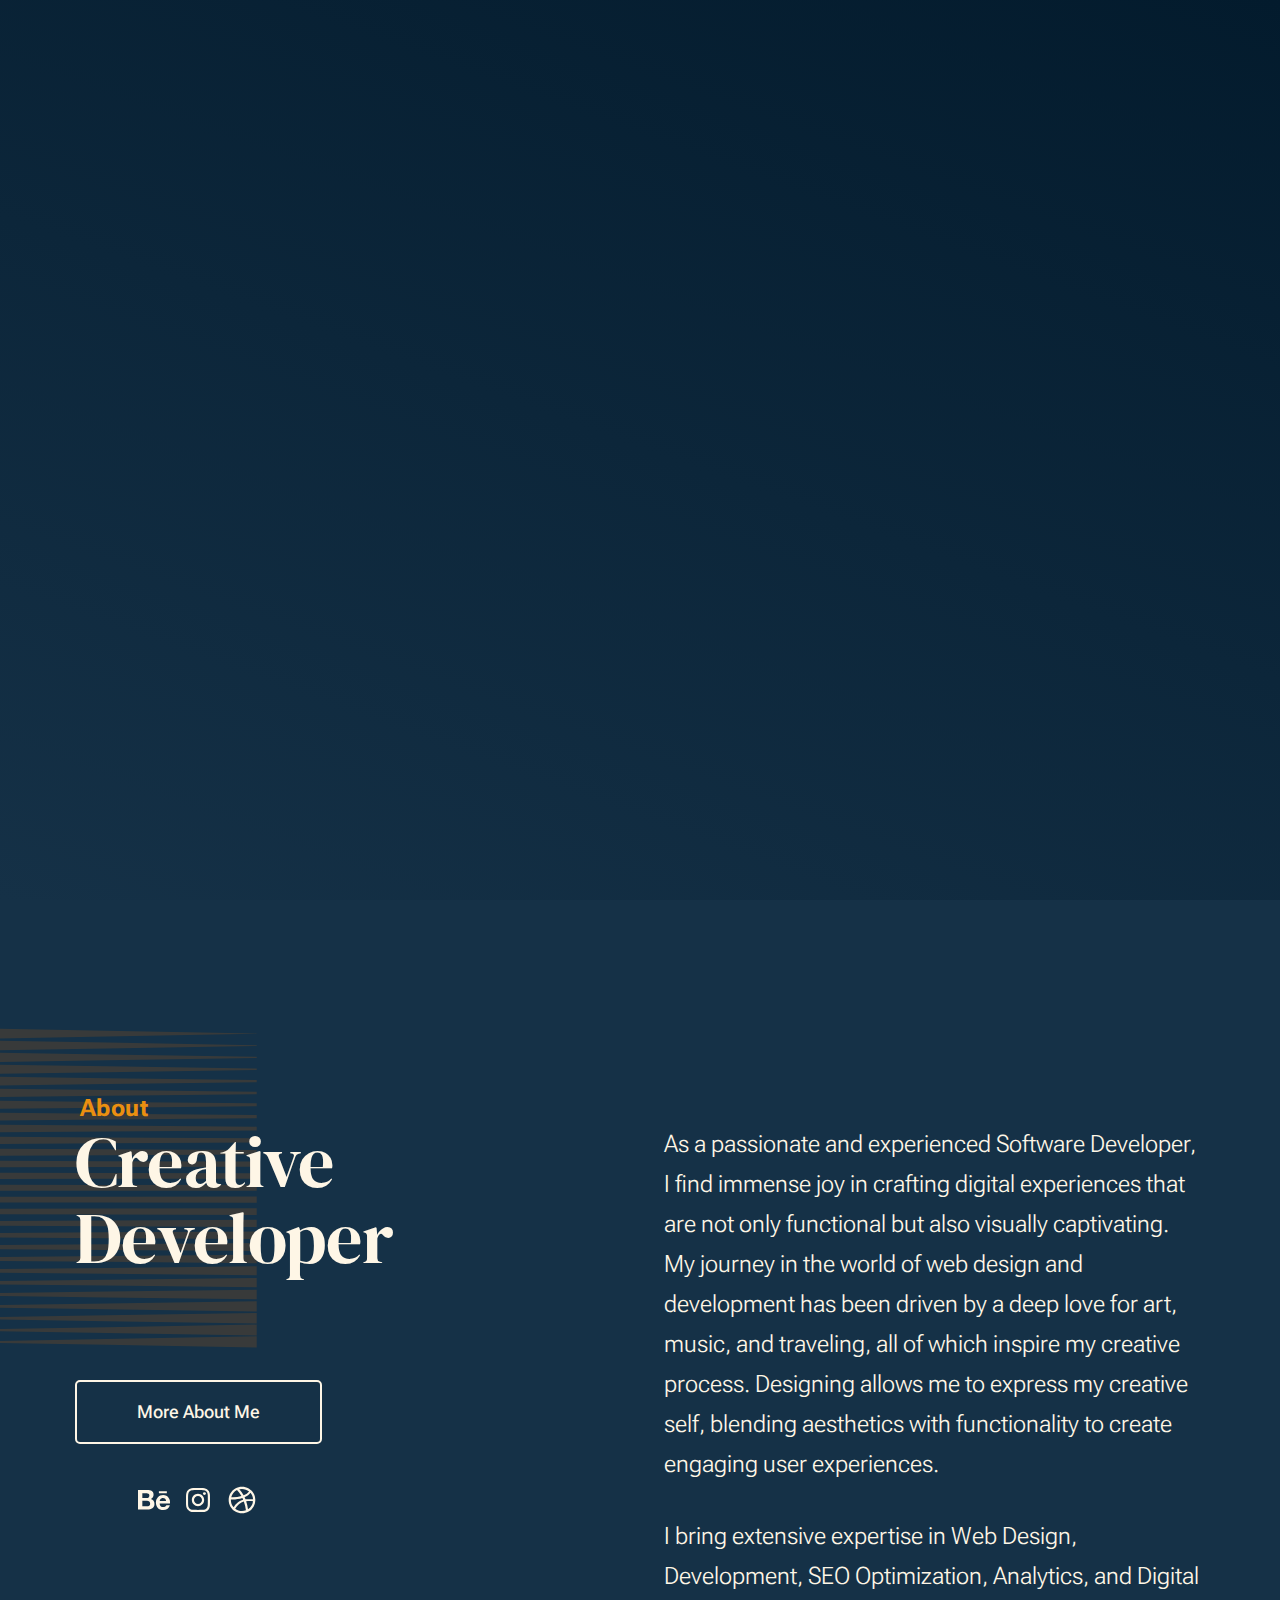
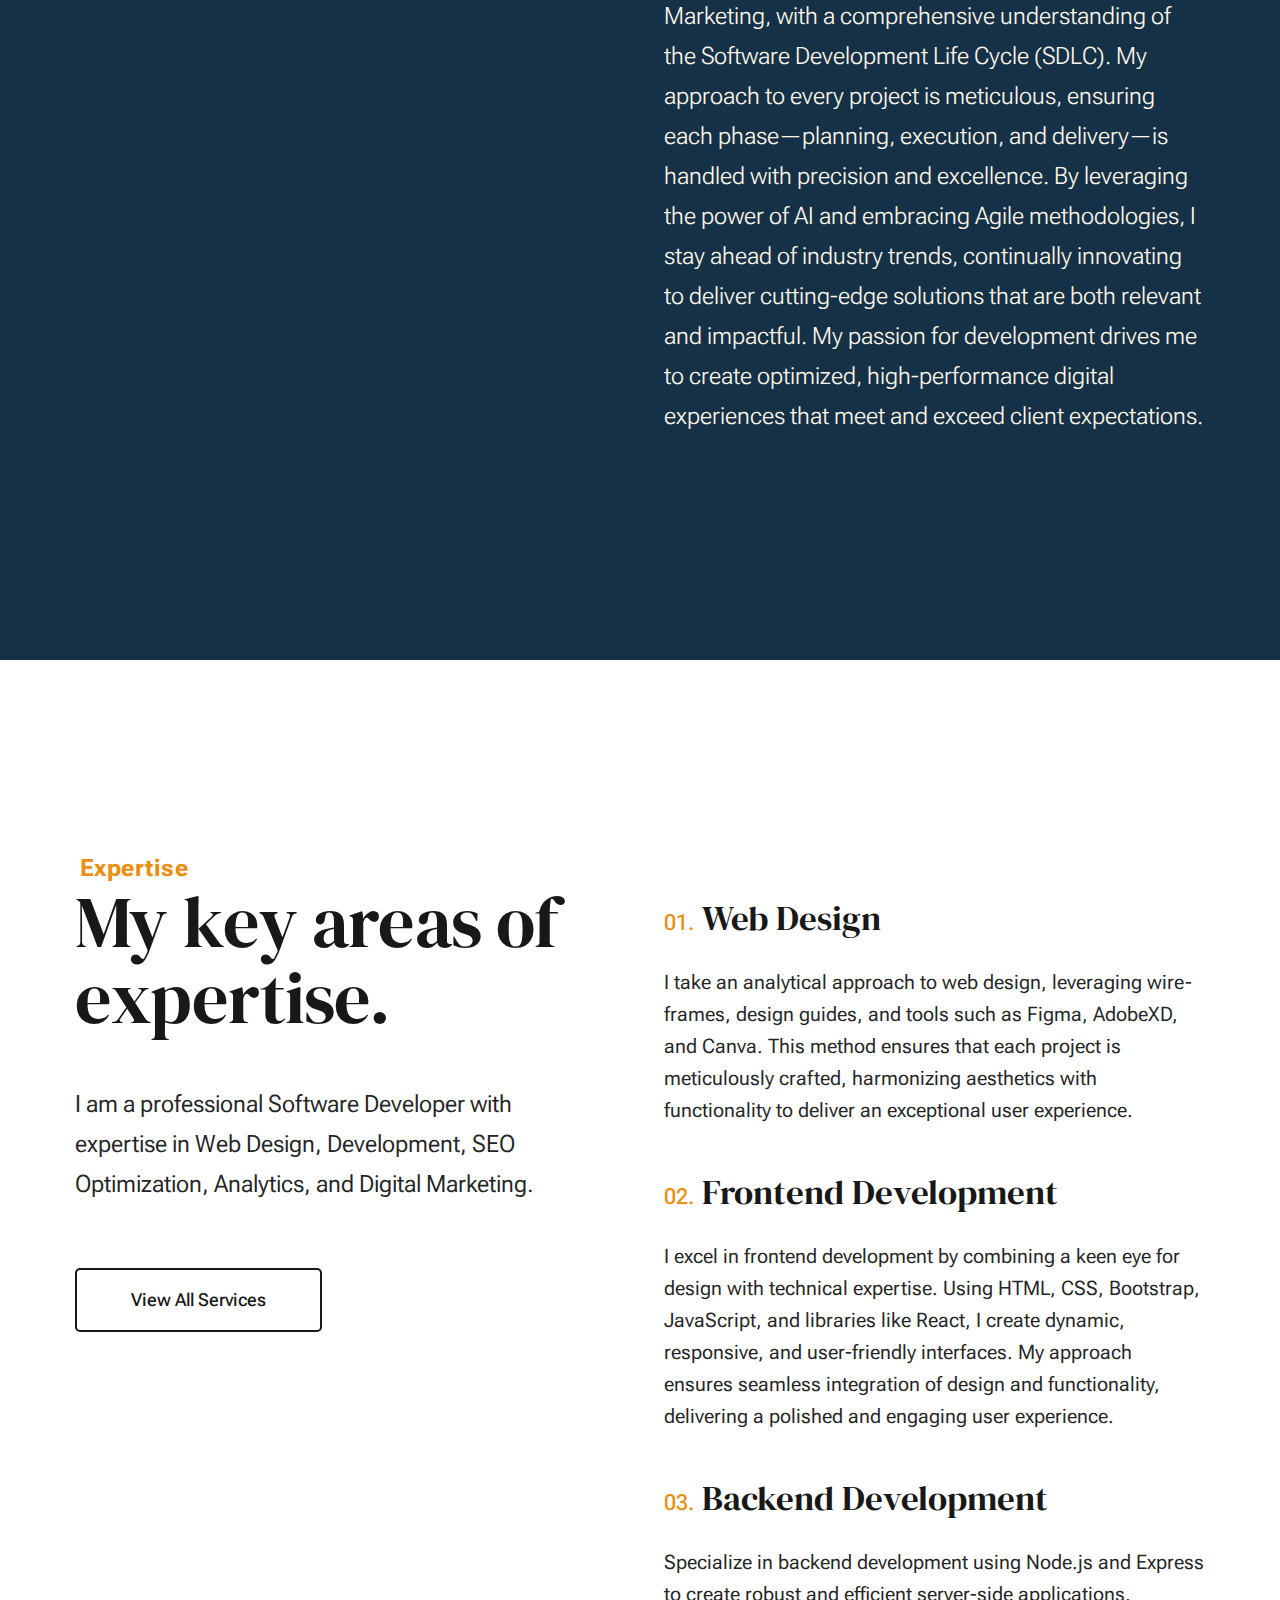
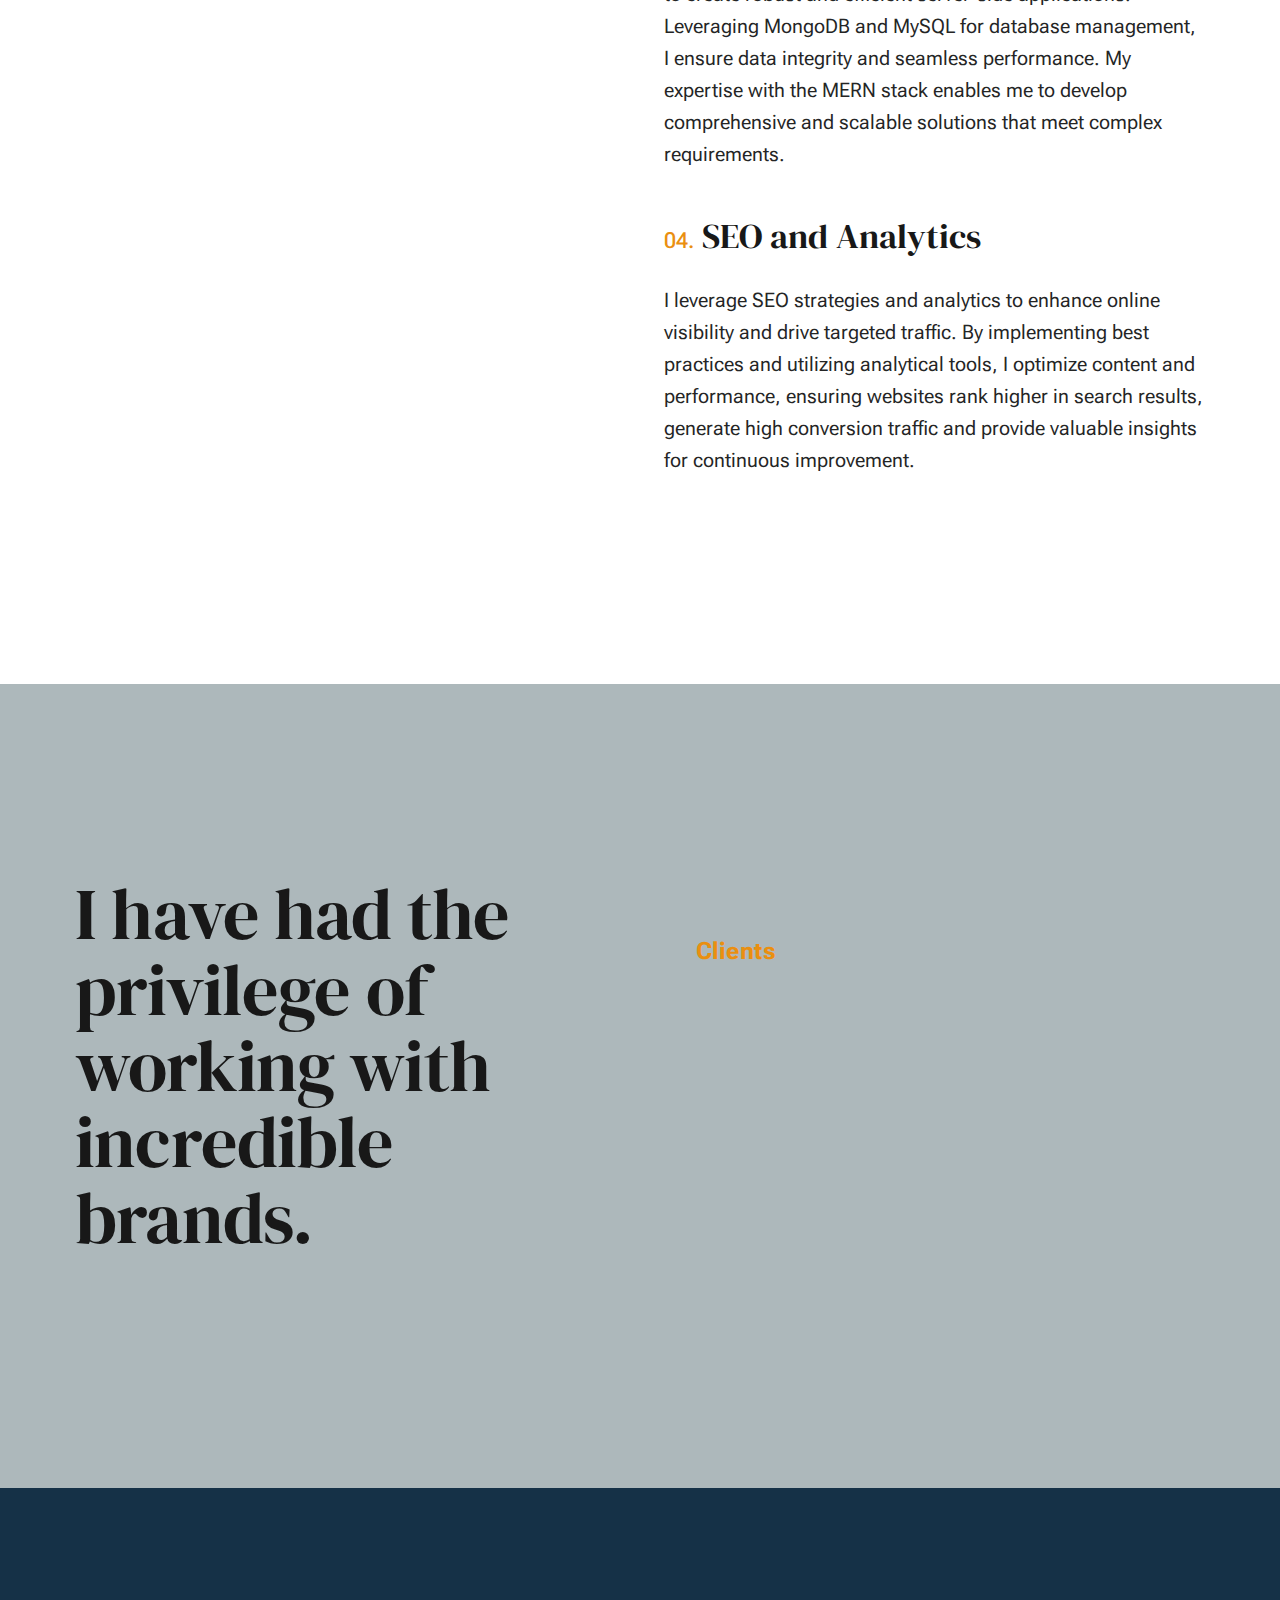
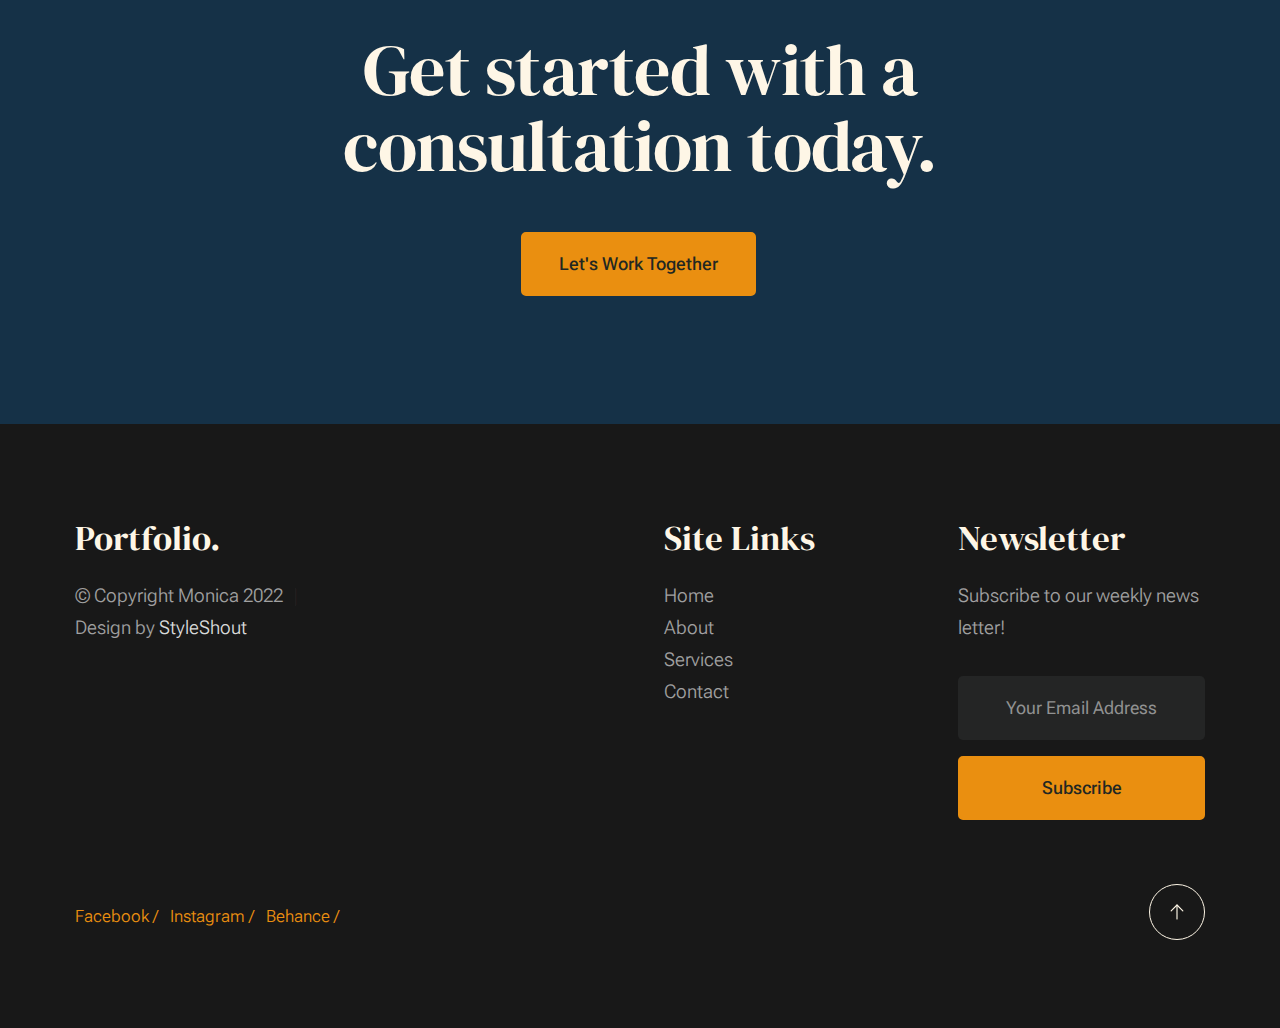
==== index.html @ e4a8f30f "New Portfolio Version 1.0.1" ====
<!DOCTYPE html>
<html lang="en" class="no-js">
  <head>
    <!--- basic page needs
    ================================================== -->
    <meta charset="utf-8" />
    <meta name="viewport" content="width=device-width, initial-scale=1" />
    <title>Ali Shah Portfolio</title>
    <script>
      document.documentElement.classList.remove("no-js");
      document.documentElement.classList.add("js");
    </script>

    <!-- CSS
    ================================================== -->
    <link rel="stylesheet" href="css/vendor.css" />
    <link rel="stylesheet" href="css/styles.css" />

    <!-- favicons
    ================================================== -->
    <!-- <link rel="apple-touch-icon" sizes="180x180" href="apple-touch-icon.png">
    <link rel="icon" type="image/png" sizes="32x32" href="favicon-32x32.png">
    <link rel="icon" type="image/png" sizes="16x16" href="favicon-16x16.png">
    <link rel="manifest" href="site.webmanifest"> -->
  </head>

  <body id="top">
    <!-- preloader
    ==================================================  -->
    <div id="preloader">
      <div id="loader" class="dots-fade">
        <div></div>
        <div></div>
        <div></div>
        <div></div>
      </div>
    </div>

    <!-- page wrap
    ================================================== -->
    <div id="page" class="s-pagewrap ss-home">
      <!-- # site header 
        ================================================== -->
      <header class="s-header">
        <div class="row s-header__inner width-sixteen-col">
          <div class="s-header__block">
            <div class="s-header__logo">
              <a class="logo" href="index.html">Portfolio.</a>
            </div>

            <a class="s-header__menu-toggle" href="#0"><span>Menu</span></a>
          </div>
          <!-- end s-header__block -->

          <nav class="s-header__nav">
            <ul class="s-header__menu-links">
              <li><a href="#about">About</a></li>
              <li><a href="services.html">Services</a></li>
              <li><a href="contact.html">Contact</a></li>
            </ul>
            <!-- s-header__menu-links -->

            <div class="s-header__contact">
              <a
                href="contact.html"
                class="btn btn--primary s-header__contact-btn"
                >Let's Work Together</a
              >
            </div>
            <!-- s-header__contact -->
          </nav>
          <!-- end s-header__nav -->
        </div>
        <!-- end s-header__inner -->
      </header>
      <!-- end s-header -->

      <!-- # site main content
        ================================================== -->
      <section id="content" class="s-content">
        <!-- intro
            ----------------------------------------------- -->
        <section id="intro" class="s-intro">
          <div class="row s-intro__content width-sixteen-col">
            <div class="column lg-12 s-intro__content-inner grid-block">
              <div class="s-intro__content-text">
                <div class="s-intro__content-pretitle text-pretitle">
                  Hello, I'm Ali
                </div>
                <h1 class="s-intro__content-title">
                  I Create Web-Apps that Deliver Results.
                </h1>
              </div>
              <!-- s-intro__content-text -->

              <div class="s-intro__content-media">
                <div class="s-intro__content-media-inner">
                  <img
                    src="/images/profile.jpeg"
                    alt="Ali A Shah"
                    loading="lazy"
                  />
                  <div class="lines">
                    <span></span>
                  </div>
                </div>
              </div>
              <!-- s-intro__content-media -->
              <div class="s-intro__scroll-down">
                <a href="#about" class="smoothscroll">
                  <div class="scroll-icon">
                    <svg
                      xmlns="http://www.w3.org/2000/svg"
                      viewBox="0 0 24 24"
                      width="36"
                      height="36"
                      fill="none"
                      stroke="#97b34a"
                      stroke-width="1"
                      stroke-linecap="round"
                      stroke-linejoin="round"
                    >
                      <polyline points="7 13 12 18 17 13"></polyline>
                      <line x1="12" y1="18" x2="12" y2="6"></line>
                    </svg>
                  </div>
                  <span>Scroll for more</span>
                </a>
              </div>
              <!-- s-intro__scroll-down -->
            </div>
            <!-- s-intro__content-inner -->
          </div>
          <!-- s-intro__content -->
        </section>
        <!-- end s-intro -->

        <!-- about
            ----------------------------------------------- -->
        <section id="about" class="s-about target-section">
          <div class="row s-about__content width-sixteen-col">
            <div class="column grid-block grid-section-split">
              <img
                src="images/geometric_shape.svg"
                alt="Ali A Shah"
                class="s-about__content-imgbg"
                loading="lazy"
              />
              <div class="section-header grid-section-split__header">
                <div id="about" class="text-pretitle">About</div>
                <h2 class="text-display-title">Creative Developer</h2>
              </div>
              <!-- end section-header -->
              <div class="s-about__content-main grid-section-split__primary">
                <p class="attention-getter">
                  As a passionate and experienced Software Developer, I find
                  immense joy in crafting digital experiences that are not only
                  functional but also visually captivating. My journey in the
                  world of web design and development has been driven by a deep
                  love for art, music, and traveling, all of which inspire my
                  creative process. Designing allows me to express my creative
                  self, blending aesthetics with functionality to create
                  engaging user experiences.
                </p>

                <p class="attention-getter">
                  I bring extensive expertise in Web Design, Development, SEO
                  Optimization, Analytics, and Digital Marketing, with a
                  comprehensive understanding of the Software Development Life
                  Cycle (SDLC). My approach to every project is meticulous,
                  ensuring each phase—planning, execution, and delivery—is
                  handled with precision and excellence. By leveraging the power
                  of AI and embracing Agile methodologies, I stay ahead of
                  industry trends, continually innovating to deliver
                  cutting-edge solutions that are both relevant and impactful.
                  My passion for development drives me to create optimized,
                  high-performance digital experiences that meet and exceed
                  client expectations.
                </p>
              </div>
              <!-- end s-about__content-main -->
              <div class="s-about__content-btn grid-section-split__bottom">
                <a href="services.html" class="btn btn--stroke u-fullwidth"
                  >More About Me</a
                >

                <ul class="s-about__social social-list">
                  <li>
                    <a href="#0">
                      <svg
                        xmlns="http://www.w3.org/2000/svg"
                        width="16"
                        height="16"
                        fill="currentColor"
                        class="bi bi-behance"
                        viewBox="0 0 16 16"
                      >
                        <path
                          d="M4.654 3c.461 0 .887.035 1.278.14.39.07.711.216.996.391s.497.426.641.747c.14.32.216.711.216 1.137 0 .496-.106.922-.356 1.242-.215.32-.566.606-.997.817.606.176 1.067.496 1.348.922s.461.957.461 1.563c0 .496-.105.922-.285 1.278a2.3 2.3 0 0 1-.782.887c-.32.215-.711.39-1.137.496a5.3 5.3 0 0 1-1.278.176L0 12.803V3zm-.285 3.978c.39 0 .71-.105.957-.285.246-.18.355-.497.355-.887 0-.216-.035-.426-.105-.567a1 1 0 0 0-.32-.355 1.8 1.8 0 0 0-.461-.176c-.176-.035-.356-.035-.567-.035H2.17v2.31c0-.005 2.2-.005 2.2-.005zm.105 4.193c.215 0 .426-.035.606-.07.176-.035.356-.106.496-.216s.25-.215.356-.39c.07-.176.14-.391.14-.641 0-.496-.14-.852-.426-1.102-.285-.215-.676-.32-1.137-.32H2.17v2.734h2.305zm6.858-.035q.428.427 1.278.426c.39 0 .746-.106 1.032-.286q.426-.32.53-.64h1.74c-.286.851-.712 1.457-1.278 1.848-.566.355-1.243.566-2.06.566a4.1 4.1 0 0 1-1.527-.285 2.8 2.8 0 0 1-1.137-.782 2.85 2.85 0 0 1-.712-1.172c-.175-.461-.25-.957-.25-1.528 0-.531.07-1.032.25-1.493.18-.46.426-.852.747-1.207.32-.32.711-.606 1.137-.782a4 4 0 0 1 1.493-.285c.606 0 1.137.105 1.598.355.46.25.817.532 1.102.958.285.39.496.851.641 1.348.07.496.105.996.07 1.563h-5.15c0 .58.21 1.11.496 1.396m2.24-3.732c-.25-.25-.642-.391-1.103-.391-.32 0-.566.07-.781.176s-.356.25-.496.39a.96.96 0 0 0-.25.497c-.036.175-.07.32-.07.46h3.196c-.07-.526-.25-.882-.497-1.132zm-3.127-3.728h3.978v.957h-3.978z"
                        />
                      </svg>
                      <span class="u-screen-reader-text">Twitter</span>
                    </a>
                  </li>
                  <li>
                    <a href="#0">
                      <svg
                        xmlns="http://www.w3.org/2000/svg"
                        width="24"
                        height="24"
                        viewBox="0 0 24 24"
                        style="
                          fill: rgba(0, 0, 0, 1);
                          transform: ;
                          -ms-filter: ;
                        "
                      >
                        <path
                          d="M11.999,7.377c-2.554,0-4.623,2.07-4.623,4.623c0,2.554,2.069,4.624,4.623,4.624c2.552,0,4.623-2.07,4.623-4.624 C16.622,9.447,14.551,7.377,11.999,7.377L11.999,7.377z M11.999,15.004c-1.659,0-3.004-1.345-3.004-3.003 c0-1.659,1.345-3.003,3.004-3.003s3.002,1.344,3.002,3.003C15.001,13.659,13.658,15.004,11.999,15.004L11.999,15.004z"
                        ></path>
                        <circle cx="16.806" cy="7.207" r="1.078"></circle>
                        <path
                          d="M20.533,6.111c-0.469-1.209-1.424-2.165-2.633-2.632c-0.699-0.263-1.438-0.404-2.186-0.42 c-0.963-0.042-1.268-0.054-3.71-0.054s-2.755,0-3.71,0.054C7.548,3.074,6.809,3.215,6.11,3.479C4.9,3.946,3.945,4.902,3.477,6.111 c-0.263,0.7-0.404,1.438-0.419,2.186c-0.043,0.962-0.056,1.267-0.056,3.71c0,2.442,0,2.753,0.056,3.71 c0.015,0.748,0.156,1.486,0.419,2.187c0.469,1.208,1.424,2.164,2.634,2.632c0.696,0.272,1.435,0.426,2.185,0.45 c0.963,0.042,1.268,0.055,3.71,0.055s2.755,0,3.71-0.055c0.747-0.015,1.486-0.157,2.186-0.419c1.209-0.469,2.164-1.424,2.633-2.633 c0.263-0.7,0.404-1.438,0.419-2.186c0.043-0.962,0.056-1.267,0.056-3.71s0-2.753-0.056-3.71C20.941,7.57,20.801,6.819,20.533,6.111z M19.315,15.643c-0.007,0.576-0.111,1.147-0.311,1.688c-0.305,0.787-0.926,1.409-1.712,1.711c-0.535,0.199-1.099,0.303-1.67,0.311 c-0.95,0.044-1.218,0.055-3.654,0.055c-2.438,0-2.687,0-3.655-0.055c-0.569-0.007-1.135-0.112-1.669-0.311 c-0.789-0.301-1.414-0.923-1.719-1.711c-0.196-0.534-0.302-1.099-0.311-1.669c-0.043-0.95-0.053-1.218-0.053-3.654 c0-2.437,0-2.686,0.053-3.655c0.007-0.576,0.111-1.146,0.311-1.687c0.305-0.789,0.93-1.41,1.719-1.712 c0.534-0.198,1.1-0.303,1.669-0.311c0.951-0.043,1.218-0.055,3.655-0.055c2.437,0,2.687,0,3.654,0.055 c0.571,0.007,1.135,0.112,1.67,0.311c0.786,0.303,1.407,0.925,1.712,1.712c0.196,0.534,0.302,1.099,0.311,1.669 c0.043,0.951,0.054,1.218,0.054,3.655c0,2.436,0,2.698-0.043,3.654H19.315z"
                        ></path>
                      </svg>
                      <span class="u-screen-reader-text">Instagram</span>
                    </a>
                  </li>
                  <li>
                    <a href="#0">
                      <svg
                        xmlns="http://www.w3.org/2000/svg"
                        width="24"
                        height="24"
                        viewBox="0 0 24 24"
                        style="fill: rgba(0, 0, 0, 1); transform: ; msfilter: "
                      >
                        <path
                          d="M20.66 6.98a9.932 9.932 0 0 0-3.641-3.64C15.486 2.447 13.813 2 12 2s-3.486.447-5.02 1.34c-1.533.893-2.747 2.107-3.64 3.64S2 10.187 2 12s.446 3.487 1.34 5.02a9.924 9.924 0 0 0 3.641 3.64C8.514 21.553 10.187 22 12 22s3.486-.447 5.02-1.34a9.932 9.932 0 0 0 3.641-3.64C21.554 15.487 22 13.813 22 12s-.446-3.487-1.34-5.02zM12 3.66c2 0 3.772.64 5.32 1.919-.92 1.174-2.286 2.14-4.1 2.9-1.002-1.813-2.088-3.327-3.261-4.54A7.715 7.715 0 0 1 12 3.66zM5.51 6.8a8.116 8.116 0 0 1 2.711-2.22c1.212 1.201 2.325 2.7 3.34 4.5-2 .6-4.114.9-6.341.9-.573 0-1.006-.013-1.3-.04A8.549 8.549 0 0 1 5.51 6.8zM3.66 12c0-.054.003-.12.01-.2.007-.08.01-.146.01-.2.254.014.641.02 1.161.02 2.666 0 5.146-.367 7.439-1.1.187.373.381.793.58 1.26-1.32.293-2.674 1.006-4.061 2.14S6.4 16.247 5.76 17.5c-1.4-1.587-2.1-3.42-2.1-5.5zM12 20.34c-1.894 0-3.594-.587-5.101-1.759.601-1.187 1.524-2.322 2.771-3.401 1.246-1.08 2.483-1.753 3.71-2.02a29.441 29.441 0 0 1 1.56 6.62 8.166 8.166 0 0 1-2.94.56zm7.08-3.96a8.351 8.351 0 0 1-2.58 2.621c-.24-2.08-.7-4.107-1.379-6.081.932-.066 1.765-.1 2.5-.1.799 0 1.686.034 2.659.1a8.098 8.098 0 0 1-1.2 3.46zm-1.24-5c-1.16 0-2.233.047-3.22.14a27.053 27.053 0 0 0-.68-1.62c2.066-.906 3.532-2.006 4.399-3.3 1.2 1.414 1.854 3.027 1.96 4.84-.812-.04-1.632-.06-2.459-.06z"
                        ></path>
                      </svg>
                      <span class="u-screen-reader-text">Dribbble</span>
                    </a>
                  </li>
                </ul>
                <!-- end s-footer__social -->
              </div>
              <!-- end s-about__content-btn -->
            </div>
            <!-- content-inner -->
          </div>
        </section>
        <!-- end s-about -->
        <!-- expertise
            ----------------------------------------------- -->
        <section id="expertise" class="s-expertise">
          <div class="row s-expertise__content width-sixteen-col">
            <div class="column xl-12 grid-block grid-section-split">
              <div class="section-header grid-section-split__header">
                <div class="text-pretitle">Expertise</div>
                <h2 class="text-display-title">My key areas of expertise.</h2>
                <p class="lead">
                  I am a professional Software Developer with expertise in Web
                  Design, Development, SEO Optimization, Analytics, and Digital
                  Marketing.
                </p>
              </div>

              <!-- end section-header -->
              <div
                class="s-expertise__content-main grid-section-split__primary"
              >
                <div class="grid-list-items list-items show-ctr">
                  <div class="grid-list-items__item list-items__item">
                    <div class="grid-list-items__title list-items__item-header">
                      <h3 class="list-items__item-title">Web Design</h3>
                    </div>
                    <div class="grid-list-items__text list-items__item-text">
                      <p>
                        I take an analytical approach to web design, leveraging
                        wire-frames, design guides, and tools such as Figma,
                        AdobeXD, and Canva. This method ensures that each
                        project is meticulously crafted, harmonizing aesthetics
                        with functionality to deliver an exceptional user
                        experience.
                      </p>
                    </div>
                  </div>
                  <!-- list-item -->
                  <div class="grid-list-items__item list-items__item">
                    <div class="grid-list-items__title list-items__item-header">
                      <h3 class="list-items__item-title">
                        Frontend Development
                      </h3>
                    </div>
                    <div class="grid-list-items__text list-items__item-text">
                      <p>
                        I excel in frontend development by combining a keen eye
                        for design with technical expertise. Using HTML, CSS,
                        Bootstrap, JavaScript, and libraries like React, I
                        create dynamic, responsive, and user-friendly
                        interfaces. My approach ensures seamless integration of
                        design and functionality, delivering a polished and
                        engaging user experience.
                      </p>
                    </div>
                  </div>
                  <!-- list-expertise__item -->
                  <div class="grid-list-items__item list-items__item">
                    <div class="grid-list-items__title list-items__item-header">
                      <h3 class="list-items__item-title">
                        Backend Development
                      </h3>
                    </div>
                    <div class="grid-list-items__text list-items__item-text">
                      <p>
                        Specialize in backend development using Node.js and
                        Express to create robust and efficient server-side
                        applications. Leveraging MongoDB and MySQL for database
                        management, I ensure data integrity and seamless
                        performance. My expertise with the MERN stack enables me
                        to develop comprehensive and scalable solutions that
                        meet complex requirements.
                      </p>
                    </div>
                  </div>
                  <!-- list-expertise__item -->
                  <div class="grid-list-items__item list-items__item">
                    <div class="grid-list-items__title list-items__item-header">
                      <h3 class="list-items__item-title">SEO and Analytics</h3>
                    </div>
                    <div class="grid-list-items__text list-items__item-text">
                      <p>
                        I leverage SEO strategies and analytics to enhance
                        online visibility and drive targeted traffic. By
                        implementing best practices and utilizing analytical
                        tools, I optimize content and performance, ensuring
                        websites rank higher in search results, generate high
                        conversion traffic and provide valuable insights for
                        continuous improvement.
                      </p>
                    </div>
                  </div>
                  <!-- list-expertise__item -->
                </div>
                <!-- grid-list-items -->
              </div>
              <!-- end s-expertise__content-main -->

              <div class="s-expertise__content-btn grid-section-split__bottom">
                <a href="services.html" class="btn btn--stroke u-fullwidth"
                  >View All Services</a
                >
              </div>
              <!-- end s-about__content-btn -->
            </div>
            <!-- end grid-block-->
          </div>
          <!-- end s-expertise__content -->
        </section>
        <!-- end s-expertise -->

        <!-- clients
            ----------------------------------------------- -->
        <section id="clients" class="s-clients">
          <div class="row s-clients__content-block width-sixteen-col">
            <div class="column xl-12 grid-block grid-section-split">
              <div class="section-header grid-section-split__header">
                <h2 class="text-display-title">
                  I have had the privilege of working with incredible brands.
                </h2>
              </div>
              <!-- end section-header -->

              <div class="grid-section-split__primary">
                <div class="text-pretitle">Clients</div>

                <ul>
                  <li>
                    <img
                      src="/images/clients/cactus.svg"
                      alt="Ali A Shah"
                      loading="lazy"
                    />
                  </li>
                  <li>
                    <img
                      src="/images/clients/chain.svg"
                      alt="Ali A Shah"
                      loading="lazy"
                    />
                  </li>
                  <li>
                    <img
                      src="/images/clients/flash.svg"
                      alt="Ali A Shah"
                      loading="lazy"
                    />
                  </li>
                  <li>
                    <img
                      src="/images/clients/pinpoint.svg"
                      alt="Ali A Shah"
                      loading="lazy"
                    />
                  </li>
                </ul>
              </div>
              <!-- end grid-section-split__primary -->
            </div>
            <!-- end column -->
          </div>
          <!-- end row -->
        </section>
      </section>

      <!-- # cta
        ================================================== -->
      <section id="cta" class="s-cta">
        <div class="row row-x-center text-center">
          <div class="column xl-8 lg-12">
            <div class="s-cta__content">
              <h2 class="text-display-title">
                Get started with a consultation today.
              </h2>

              <a href="contact.html" class="btn btn--primary"
                >Let's Work Together</a
              >
            </div>
          </div>
        </div>
      </section>
      <!-- end s-cta -->

      <!-- # footer 
        ================================================== -->
      <footer class="s-footer">
        <div class="row s-footer__content">
          <div class="column xl-6 lg-6 md-12 s-footer__block s-footer__about">
            <h3>Portfolio.</h3>
            <p class="ss-copyright">
              <span>© Copyright Monica 2022</span> <br />
              <span
                >Design by
                <a href="https://www.styleshout.com/" target="_blank"
                  >StyleShout</a
                >
              </span>
            </p>
          </div>
          <div
            class="column xl-3 lg-6 md-12 s-footer__block s-footer__site-links"
          >
            <h3>Site Links</h3>
            <ul class="link-list">
              <li><a href="index.html">Home</a></li>
              <li><a href="index.html">About</a></li>
              <li><a href="services.html">Services</a></li>
              <li><a href="contact.html">Contact</a></li>
            </ul>
          </div>
          <div
            class="column xl-3 lg-6 md-12 tab-12 s-footer__block s-footer__newsletter"
          >
            <h3>Newsletter</h3>

            <p>Subscribe to our weekly news letter!</p>

            <div class="subscribe-form">
              <form
                id="mc-form"
                class="mc-form"
                action="https://script.google.com/macros/s/AKfycbxz4PvS1ILyeNt8k_xhVS81j4HZF2i_4TDyfMlKreZvrAhgI3KChP5KkXVw0GxzsutQRA/exec"
                method="POST"
              >
                <input
                  type="email"
                  name="EMAIL"
                  id="mce-EMAIL"
                  class="u-fullwidth text-center"
                  placeholder="Your Email Address"
                  required
                />
                <input
                  type="submit"
                  name="subscribe"
                  value="Subscribe"
                  class="btn btn--primary btn--small u-fullwidth"
                />
                <div class="mc-status"></div>
              </form>
            </div>
          </div>
        </div>

        <div class="row s-footer__bottom">
          <div class="column xl-6 lg-12">
            <ul class="s-footer__social social-list">
              <li>
                <a href="#0">Facebook / </a>
              </li>
              <li>
                <a href="#0"> Instagram / </a>
              </li>
              <li>
                <a href="#0">Behance / </a>
              </li>
            </ul>
            <!-- end s-footer__social -->
          </div>

          <div class="ss-go-top">
            <a class="smoothscroll" title="Back to Top" href="#top">
              <svg
                xmlns="http://www.w3.org/2000/svg"
                viewBox="0 0 24 24"
                width="36"
                height="36"
                fill="none"
                stroke="#ffffff"
                stroke-width="1"
                stroke-linecap="round"
                stroke-linejoin="round"
              >
                <polyline points="17 11 12 6 7 11"></polyline>
                <line x1="12" y1="18" x2="12" y2="6"></line>
              </svg>
            </a>
          </div>
          <!-- end ss-go-top -->
        </div>
      </footer>
      <!-- end s-footer -->
    </div>
    <!-- end page-wrap -->

    <!-- Java Script
    ================================================== -->
    <script src="js/plugins.js"></script>
    <script src="js/main.js"></script>
  </body>
</html>
---- css/vendor.css ----
/* ===================================================================
 * Monica Third-party Stylesheets
 * Template Ver. 1.0.0
 * 12-13-2022
 * -------------------------------------------------------------------
 *
 * TOC:
 * # PrismJS
 * # Swiper
 *
 * ------------------------------------------------------------------- */


/* ===================================================================
 * # PrismJS 1.20.0
 *   https://prismjs.com/download.html#themes=prism-okaidia&languages=markup+css+clike+javascript+markup-templating+php 
 *   
 *   okaidia theme for JavaScript, CSS and HTML
 *   Loosely based on Monokai textmate theme by http://www.monokai.nl/
 *   @author ocodia
 * ------------------------------------------------------------------- */
code[class*=language-],
pre[class*=language-] {
  color          : #f8f8f2;
  background     : none;
  text-shadow    : 0 1px rgba(0, 0, 0, 0.3);
  font-family    : var(--font-mono);
  font-size      : calc(var(--text-size) * 0.9444);
  text-align     : left;
  white-space    : pre;
  word-spacing   : normal;
  word-break     : normal;
  word-wrap      : normal;
  line-height    : var(--vspace-1);
  -moz-tab-size  : 4;
  -o-tab-size    : 4;
  tab-size       : 4;
  -webkit-hyphens: none;
  -ms-hyphens    : none;
  hyphens        : none;
}

/* Code blocks */
pre[class*=language-] {
  padding : var(--vspace-0_5) 0 var(--vspace-1);
  margin  : var(--vspace-1) 0;
  overflow: auto;
}

:not(pre)>code[class*=language-],
pre[class*=language-] {
  background: #272822;
}

/* Inline code */
:not(pre)>code[class*=language-] {
  padding    : 0.1em;
  white-space: normal;
}

.token.comment,
.token.prolog,
.token.doctype,
.token.cdata {
  color: slategray;
}

.token.punctuation {
  color: #f8f8f2;
}

.token.namespace {
  opacity: 0.7;
}

.token.property,
.token.tag,
.token.constant,
.token.symbol,
.token.deleted {
  color: #f92672;
}

.token.boolean,
.token.number {
  color: #ae81ff;
}

.token.selector,
.token.attr-name,
.token.string,
.token.char,
.token.builtin,
.token.inserted {
  color: #a6e22e;
}

.token.operator,
.token.entity,
.token.url,
.language-css .token.string,
.style .token.string,
.token.variable {
  color: #f8f8f2;
}

.token.atrule,
.token.attr-value,
.token.function,
.token.class-name {
  color: #e6db74;
}

.token.keyword {
  color: #66d9ef;
}

.token.regex,
.token.important {
  color: #fd971f;
}

.token.important,
.token.bold {
  font-weight: bold;
}

.token.italic {
  font-style: italic;
}

.token.entity {
  cursor: help;
}



/* ===================================================================
 * # Swiper 6.4.5
 *   Most modern mobile touch slider and framework with hardware accelerated transitions
 *   https://swiperjs.com
 *
 *   Copyright 2014-2020 Vladimir Kharlampidi
 *
 *   Released under the MIT License
 *
 *   Released on: December 18, 2020
 * ------------------------------------------------------------------- */
@font-face {
  font-family: "swiper-icons";
  src        : url("data:application/font-woff;charset=utf-8;base64, [base64]//wADZ2x5ZgAAAywAAADMAAAD2MHtryVoZWFkAAABbAAAADAAAAA2E2+eoWhoZWEAAAGcAAAAHwAAACQC9gDzaG10eAAAAigAAAAZAAAArgJkABFsb2NhAAAC0AAAAFoAAABaFQAUGG1heHAAAAG8AAAAHwAAACAAcABAbmFtZQAAA/gAAAE5AAACXvFdBwlwb3N0AAAFNAAAAGIAAACE5s74hXjaY2BkYGAAYpf5Hu/j+W2+MnAzMYDAzaX6QjD6/4//Bxj5GA8AuRwMYGkAPywL13jaY2BkYGA88P8Agx4j+/8fQDYfA1AEBWgDAIB2BOoAeNpjYGRgYNBh4GdgYgABEMnIABJzYNADCQAACWgAsQB42mNgYfzCOIGBlYGB0YcxjYGBwR1Kf2WQZGhhYGBiYGVmgAFGBiQQkOaawtDAoMBQxXjg/wEGPcYDDA4wNUA2CCgwsAAAO4EL6gAAeNpj2M0gyAACqxgGNWBkZ2D4/wMA+xkDdgAAAHjaY2BgYGaAYBkGRgYQiAHyGMF8FgYHIM3DwMHABGQrMOgyWDLEM1T9/w8UBfEMgLzE////P/5//f/V/xv+r4eaAAeMbAxwIUYmIMHEgKYAYjUcsDAwsLKxc3BycfPw8jEQA/[base64]/uznmfPFBNODM2K7MTQ45YEAZqGP81AmGGcF3iPqOop0r1SPTaTbVkfUe4HXj97wYE+yNwWYxwWu4v1ugWHgo3S1XdZEVqWM7ET0cfnLGxWfkgR42o2PvWrDMBSFj/IHLaF0zKjRgdiVMwScNRAoWUoH78Y2icB/yIY09An6AH2Bdu/UB+yxopYshQiEvnvu0dURgDt8QeC8PDw7Fpji3fEA4z/PEJ6YOB5hKh4dj3EvXhxPqH/SKUY3rJ7srZ4FZnh1PMAtPhwP6fl2PMJMPDgeQ4rY8YT6Gzao0eAEA409DuggmTnFnOcSCiEiLMgxCiTI6Cq5DZUd3Qmp10vO0LaLTd2cjN4fOumlc7lUYbSQcZFkutRG7g6JKZKy0RmdLY680CDnEJ+UMkpFFe1RN7nxdVpXrC4aTtnaurOnYercZg2YVmLN/d/gczfEimrE/fs/bOuq29Zmn8tloORaXgZgGa78yO9/cnXm2BpaGvq25Dv9S4E9+5SIc9PqupJKhYFSSl47+Qcr1mYNAAAAeNptw0cKwkAAAMDZJA8Q7OUJvkLsPfZ6zFVERPy8qHh2YER+3i/BP83vIBLLySsoKimrqKqpa2hp6+jq6RsYGhmbmJqZSy0sraxtbO3sHRydnEMU4uR6yx7JJXveP7WrDycAAAAAAAH//wACeNpjYGRgYOABYhkgZgJCZgZNBkYGLQZtIJsFLMYAAAw3ALgAeNolizEKgDAQBCchRbC2sFER0YD6qVQiBCv/H9ezGI6Z5XBAw8CBK/m5iQQVauVbXLnOrMZv2oLdKFa8Pjuru2hJzGabmOSLzNMzvutpB3N42mNgZGBg4GKQYzBhYMxJLMlj4GBgAYow/P/PAJJhLM6sSoWKfWCAAwDAjgbRAAB42mNgYGBkAIIbCZo5IPrmUn0hGA0AO8EFTQAA") format("woff");
  font-weight: 400;
  font-style : normal;
}

:root {
  --swiper-theme-color: #007aff;
}

.swiper-container {
  margin-left : auto;
  margin-right: auto;
  position    : relative;
  overflow    : hidden;
  list-style  : none;
  padding     : 0;
  /* Fix of Webkit flickering */
  z-index     : 1;
}

.swiper-container-vertical>.swiper-wrapper {
  flex-direction: column;
}

.swiper-wrapper {
  position           : relative;
  width              : 100%;
  height             : 100%;
  z-index            : 1;
  display            : flex;
  transition-property: transform;
  box-sizing         : content-box;
}

.swiper-container-android .swiper-slide,
.swiper-wrapper {
  transform: translate3d(0px, 0, 0);
}

.swiper-container-multirow>.swiper-wrapper {
  flex-wrap: wrap;
}

.swiper-container-multirow-column>.swiper-wrapper {
  flex-wrap     : wrap;
  flex-direction: column;
}

.swiper-container-free-mode>.swiper-wrapper {
  transition-timing-function: ease-out;
  margin                    : 0 auto;
}

.swiper-slide {
  flex-shrink        : 0;
  width              : 100%;
  height             : 100%;
  position           : relative;
  transition-property: transform;
}

.swiper-slide-invisible-blank {
  visibility: hidden;
}

/* Auto Height */
.swiper-container-autoheight,
.swiper-container-autoheight .swiper-slide {
  height: auto;
}

.swiper-container-autoheight .swiper-wrapper {
  align-items        : flex-start;
  transition-property: transform, height;
}

/* 3D Effects */
.swiper-container-3d {
  perspective: 1200px;
}

.swiper-container-3d .swiper-wrapper,
.swiper-container-3d .swiper-slide,
.swiper-container-3d .swiper-slide-shadow-left,
.swiper-container-3d .swiper-slide-shadow-right,
.swiper-container-3d .swiper-slide-shadow-top,
.swiper-container-3d .swiper-slide-shadow-bottom,
.swiper-container-3d .swiper-cube-shadow {
  transform-style: preserve-3d;
}

.swiper-container-3d .swiper-slide-shadow-left,
.swiper-container-3d .swiper-slide-shadow-right,
.swiper-container-3d .swiper-slide-shadow-top,
.swiper-container-3d .swiper-slide-shadow-bottom {
  position      : absolute;
  left          : 0;
  top           : 0;
  width         : 100%;
  height        : 100%;
  pointer-events: none;
  z-index       : 10;
}

.swiper-container-3d .swiper-slide-shadow-left {
  background-image: linear-gradient(to left, rgba(0, 0, 0, 0.5), rgba(0, 0, 0, 0));
}

.swiper-container-3d .swiper-slide-shadow-right {
  background-image: linear-gradient(to right, rgba(0, 0, 0, 0.5), rgba(0, 0, 0, 0));
}

.swiper-container-3d .swiper-slide-shadow-top {
  background-image: linear-gradient(to top, rgba(0, 0, 0, 0.5), rgba(0, 0, 0, 0));
}

.swiper-container-3d .swiper-slide-shadow-bottom {
  background-image: linear-gradient(to bottom, rgba(0, 0, 0, 0.5), rgba(0, 0, 0, 0));
}

/* CSS Mode */
.swiper-container-css-mode>.swiper-wrapper {
  overflow          : auto;
  scrollbar-width   : none;
  /* For Firefox */
  -ms-overflow-style: none;
  /* For Internet Explorer and Edge */
}

.swiper-container-css-mode>.swiper-wrapper::-webkit-scrollbar {
  display: none;
}

.swiper-container-css-mode>.swiper-wrapper>.swiper-slide {
  scroll-snap-align: start start;
}

.swiper-container-horizontal.swiper-container-css-mode>.swiper-wrapper {
  -ms-scroll-snap-type: x mandatory;
  scroll-snap-type    : x mandatory;
}

.swiper-container-vertical.swiper-container-css-mode>.swiper-wrapper {
  -ms-scroll-snap-type: y mandatory;
  scroll-snap-type    : y mandatory;
}

:root {
  --swiper-navigation-size   : 44px;
  /*
    --swiper-navigation-color: var(--swiper-theme-color);
    */
}

.swiper-button-prev,
.swiper-button-next {
  position       : absolute;
  top            : 50%;
  width          : calc(var(--swiper-navigation-size) / 44 * 27);
  height         : var(--swiper-navigation-size);
  margin-top     : calc(-1 * var(--swiper-navigation-size) / 2);
  z-index        : 10;
  cursor         : pointer;
  display        : flex;
  align-items    : center;
  justify-content: center;
  color          : var(--swiper-navigation-color, var(--swiper-theme-color));
}

.swiper-button-prev.swiper-button-disabled,
.swiper-button-next.swiper-button-disabled {
  opacity       : 0.35;
  cursor        : auto;
  pointer-events: none;
}

.swiper-button-prev:after,
.swiper-button-next:after {
  font-family   : swiper-icons;
  font-size     : var(--swiper-navigation-size);
  text-transform: none !important;
  letter-spacing: 0;
  text-transform: none;
  font-variant  : initial;
  line-height   : 1;
}

.swiper-button-prev,
.swiper-container-rtl .swiper-button-next {
  left : 10px;
  right: auto;
}

.swiper-button-prev:after,
.swiper-container-rtl .swiper-button-next:after {
  content: "prev";
}

.swiper-button-next,
.swiper-container-rtl .swiper-button-prev {
  right: 10px;
  left : auto;
}

.swiper-button-next:after,
.swiper-container-rtl .swiper-button-prev:after {
  content: "next";
}

.swiper-button-prev.swiper-button-white,
.swiper-button-next.swiper-button-white {
  --swiper-navigation-color: #ffffff;
}

.swiper-button-prev.swiper-button-black,
.swiper-button-next.swiper-button-black {
  --swiper-navigation-color: #000000;
}

.swiper-button-lock {
  display: none;
}

:root {
  /*
    --swiper-pagination-color: var(--swiper-theme-color);
    */
}

.swiper-pagination {
  position  : absolute;
  text-align: center;
  transition: 300ms opacity;
  transform : translate3d(0, 0, 0);
  z-index   : 10;
}

.swiper-pagination.swiper-pagination-hidden {
  opacity: 0;
}

/* Common Styles */
.swiper-pagination-fraction,
.swiper-pagination-custom,
.swiper-container-horizontal>.swiper-pagination-bullets {
  bottom: 10px;
  left  : 0;
  width : 100%;
}

/* Bullets */
.swiper-pagination-bullets-dynamic {
  overflow : hidden;
  font-size: 0;
}

.swiper-pagination-bullets-dynamic .swiper-pagination-bullet {
  transform: scale(0.33);
  position : relative;
}

.swiper-pagination-bullets-dynamic .swiper-pagination-bullet-active {
  transform: scale(1);
}

.swiper-pagination-bullets-dynamic .swiper-pagination-bullet-active-main {
  transform: scale(1);
}

.swiper-pagination-bullets-dynamic .swiper-pagination-bullet-active-prev {
  transform: scale(0.66);
}

.swiper-pagination-bullets-dynamic .swiper-pagination-bullet-active-prev-prev {
  transform: scale(0.33);
}

.swiper-pagination-bullets-dynamic .swiper-pagination-bullet-active-next {
  transform: scale(0.66);
}

.swiper-pagination-bullets-dynamic .swiper-pagination-bullet-active-next-next {
  transform: scale(0.33);
}

.swiper-pagination-bullet {
  width        : 8px;
  height       : 8px;
  display      : inline-block;
  border-radius: 100%;
  background   : #000;
  opacity      : 0.2;
}

button.swiper-pagination-bullet {
  border            : none;
  margin            : 0;
  padding           : 0;
  box-shadow        : none;
  -webkit-appearance: none;
  -moz-appearance   : none;
  appearance        : none;
}

.swiper-pagination-clickable .swiper-pagination-bullet {
  cursor: pointer;
}

.swiper-pagination-bullet-active {
  opacity   : 1;
  background: var(--swiper-pagination-color, var(--swiper-theme-color));
}

.swiper-container-vertical>.swiper-pagination-bullets {
  right    : 10px;
  top      : 50%;
  transform: translate3d(0px, -50%, 0);
}

.swiper-container-vertical>.swiper-pagination-bullets .swiper-pagination-bullet {
  margin : 6px 0;
  display: block;
}

.swiper-container-vertical>.swiper-pagination-bullets.swiper-pagination-bullets-dynamic {
  top      : 50%;
  transform: translateY(-50%);
  width    : 8px;
}

.swiper-container-vertical>.swiper-pagination-bullets.swiper-pagination-bullets-dynamic .swiper-pagination-bullet {
  display   : inline-block;
  transition: 200ms transform, 200ms top;
}

.swiper-container-horizontal>.swiper-pagination-bullets .swiper-pagination-bullet {
  margin: 0 4px;
}

.swiper-container-horizontal>.swiper-pagination-bullets.swiper-pagination-bullets-dynamic {
  left       : 50%;
  transform  : translateX(-50%);
  white-space: nowrap;
}

.swiper-container-horizontal>.swiper-pagination-bullets.swiper-pagination-bullets-dynamic .swiper-pagination-bullet {
  transition: 200ms transform, 200ms left;
}

.swiper-container-horizontal.swiper-container-rtl>.swiper-pagination-bullets-dynamic .swiper-pagination-bullet {
  transition: 200ms transform, 200ms right;
}

/* Progress */
.swiper-pagination-progressbar {
  background: rgba(0, 0, 0, 0.25);
  position  : absolute;
}

.swiper-pagination-progressbar .swiper-pagination-progressbar-fill {
  background      : var(--swiper-pagination-color, var(--swiper-theme-color));
  position        : absolute;
  left            : 0;
  top             : 0;
  width           : 100%;
  height          : 100%;
  transform       : scale(0);
  transform-origin: left top;
}

.swiper-container-rtl .swiper-pagination-progressbar .swiper-pagination-progressbar-fill {
  transform-origin: right top;
}

.swiper-container-horizontal>.swiper-pagination-progressbar,
.swiper-container-vertical>.swiper-pagination-progressbar.swiper-pagination-progressbar-opposite {
  width : 100%;
  height: 4px;
  left  : 0;
  top   : 0;
}

.swiper-container-vertical>.swiper-pagination-progressbar,
.swiper-container-horizontal>.swiper-pagination-progressbar.swiper-pagination-progressbar-opposite {
  width : 4px;
  height: 100%;
  left  : 0;
  top   : 0;
}

.swiper-pagination-white {
  --swiper-pagination-color: #ffffff;
}

.swiper-pagination-black {
  --swiper-pagination-color: #000000;
}

.swiper-pagination-lock {
  display: none;
}

/* Scrollbar */
.swiper-scrollbar {
  border-radius   : 10px;
  position        : relative;
  -ms-touch-action: none;
  background      : rgba(0, 0, 0, 0.1);
}

.swiper-container-horizontal>.swiper-scrollbar {
  position: absolute;
  left    : 1%;
  bottom  : 3px;
  z-index : 50;
  height  : 5px;
  width   : 98%;
}

.swiper-container-vertical>.swiper-scrollbar {
  position: absolute;
  right   : 3px;
  top     : 1%;
  z-index : 50;
  width   : 5px;
  height  : 98%;
}

.swiper-scrollbar-drag {
  height       : 100%;
  width        : 100%;
  position     : relative;
  background   : rgba(0, 0, 0, 0.5);
  border-radius: 10px;
  left         : 0;
  top          : 0;
}

.swiper-scrollbar-cursor-drag {
  cursor: move;
}

.swiper-scrollbar-lock {
  display: none;
}

.swiper-zoom-container {
  width          : 100%;
  height         : 100%;
  display        : flex;
  justify-content: center;
  align-items    : center;
  text-align     : center;
}

.swiper-zoom-container>img,
.swiper-zoom-container>svg,
.swiper-zoom-container>canvas {
  max-width    : 100%;
  max-height   : 100%;
  -o-object-fit: contain;
  object-fit   : contain;
}

.swiper-slide-zoomed {
  cursor: move;
}

/* Preloader */
:root {
  /*
    --swiper-preloader-color: var(--swiper-theme-color);
    */
}

.swiper-lazy-preloader {
  width            : 42px;
  height           : 42px;
  position         : absolute;
  left             : 50%;
  top              : 50%;
  margin-left      : -21px;
  margin-top       : -21px;
  z-index          : 10;
  transform-origin : 50%;
  -webkit-animation: swiper-preloader-spin 1s infinite linear;
  animation        : swiper-preloader-spin 1s infinite linear;
  box-sizing       : border-box;
  border           : 4px solid var(--swiper-preloader-color, var(--swiper-theme-color));
  border-radius    : 50%;
  border-top-color : transparent;
}

.swiper-lazy-preloader-white {
  --swiper-preloader-color: #fff;
}

.swiper-lazy-preloader-black {
  --swiper-preloader-color: #000;
}

@-webkit-keyframes swiper-preloader-spin {
  100% {
    transform: rotate(360deg);
  }
}

@keyframes swiper-preloader-spin {
  100% {
    transform: rotate(360deg);
  }
}

/* a11y */
.swiper-container .swiper-notification {
  position      : absolute;
  left          : 0;
  top           : 0;
  pointer-events: none;
  opacity       : 0;
  z-index       : -1000;
}

.swiper-container-fade.swiper-container-free-mode .swiper-slide {
  transition-timing-function: ease-out;
}

.swiper-container-fade .swiper-slide {
  pointer-events     : none;
  transition-property: opacity;
}

.swiper-container-fade .swiper-slide .swiper-slide {
  pointer-events: none;
}

.swiper-container-fade .swiper-slide-active,
.swiper-container-fade .swiper-slide-active .swiper-slide-active {
  pointer-events: auto;
}

.swiper-container-cube {
  overflow: visible;
}

.swiper-container-cube .swiper-slide {
  pointer-events             : none;
  -webkit-backface-visibility: hidden;
  backface-visibility        : hidden;
  z-index                    : 1;
  visibility                 : hidden;
  transform-origin           : 0 0;
  width                      : 100%;
  height                     : 100%;
}

.swiper-container-cube .swiper-slide .swiper-slide {
  pointer-events: none;
}

.swiper-container-cube.swiper-container-rtl .swiper-slide {
  transform-origin: 100% 0;
}

.swiper-container-cube .swiper-slide-active,
.swiper-container-cube .swiper-slide-active .swiper-slide-active {
  pointer-events: auto;
}

.swiper-container-cube .swiper-slide-active,
.swiper-container-cube .swiper-slide-next,
.swiper-container-cube .swiper-slide-prev,
.swiper-container-cube .swiper-slide-next+.swiper-slide {
  pointer-events: auto;
  visibility    : visible;
}

.swiper-container-cube .swiper-slide-shadow-top,
.swiper-container-cube .swiper-slide-shadow-bottom,
.swiper-container-cube .swiper-slide-shadow-left,
.swiper-container-cube .swiper-slide-shadow-right {
  z-index                    : 0;
  -webkit-backface-visibility: hidden;
  backface-visibility        : hidden;
}

.swiper-container-cube .swiper-cube-shadow {
  position  : absolute;
  left      : 0;
  bottom    : 0px;
  width     : 100%;
  height    : 100%;
  background: #000;
  opacity   : 0.6;
  filter    : blur(50px);
  z-index   : 0;
}

.swiper-container-flip {
  overflow: visible;
}

.swiper-container-flip .swiper-slide {
  pointer-events             : none;
  -webkit-backface-visibility: hidden;
  backface-visibility        : hidden;
  z-index                    : 1;
}

.swiper-container-flip .swiper-slide .swiper-slide {
  pointer-events: none;
}

.swiper-container-flip .swiper-slide-active,
.swiper-container-flip .swiper-slide-active .swiper-slide-active {
  pointer-events: auto;
}

.swiper-container-flip .swiper-slide-shadow-top,
.swiper-container-flip .swiper-slide-shadow-bottom,
.swiper-container-flip .swiper-slide-shadow-left,
.swiper-container-flip .swiper-slide-shadow-right {
  z-index                    : 0;
  -webkit-backface-visibility: hidden;
  backface-visibility        : hidden;
}
---- css/styles.css ----
@charset "UTF-8";
/* =================================================================== 
 * Monica Main Stylesheet
 * Template Ver. 1.0.0
 * 12-13-2022
 * ------------------------------------------------------------------
 *
 * TOC:
 * # SETTINGS
 *		## fonts
 *    	## colors
 *	  	## spacing and typescale
 *		## grid variables
 * # CSS RESET
 * # GRID
 *		## extra large devices
 *		## large devices
 *		## medium devices 
 *		## tablet devices
 *		## mobile devices
 *		## small mobile devices
 *		## additional column stackpoints 
 * # BASE SETUP
 * # UTILITY CLASSES
 * # TYPOGRAPHY 
 *		## additional typography & helper classes
 *		## lists
 *		## media 
 *		## spacing
 * # PRELOADER
 *		## page loaded
 * # FORM 
 *		## style placeholder text
 *		## change autocomplete styles in Chrome
 * # BUTTONS
 * # TABLE
 * # COMPONENTS
 *		## pagination 
 *		## alert box 
 *		## skillbars
 *		## stats tabs
 * # PROJECT-WIDE SHARED STYLES
 *		## list items
 *		## social list
 *		## blog card
 *		## testimonials
 *		## swiper overrides
 * # GRID-BASED LAYOUTS
 *		## grid block
 *		## list grid
 * # PAGE WRAP
 * # SITE HEADER
 *		## logo
 *		## main navigation
 *		## mobile menu toggle
 * # PAGEHEADER & PAGECONTENT
 * # INTRO
 *		## intro content
 *		## intro scroll down
 *		## intro transitions
 * # ABOUT
 * # EXPERTISE
 * # CLIENTS
 *		## clients list
 * # CTA
 * # JOURNAL
 * # FOOTER
 *		## newsletter
 *		## copyright
 *		## go top
 * # BLOG STYLES 
 * # PAGE STYLES 
 *		## services page
 *		## contact page
 *
 * ------------------------------------------------------------------ */

/* ===================================================================
 * # SETTINGS
 *
 *
 * ------------------------------------------------------------------- */

/* ------------------------------------------------------------------- 
 * ## fonts 
 * ------------------------------------------------------------------- */
@import url("https://fonts.googleapis.com/css2?family=DM+Serif+Display&family=Roboto+Flex:opsz,wght@8..144,300;8..144,400;8..144,500;8..144,600&display=swap");

:root {
  --font-1: "Roboto Flex", sans-serif;
  --font-2: "DM Serif Display", Serif;

  /* monospace
   */
  --font-mono: Consolas, "Andale Mono", Courier, "Courier New", monospace;
}

/* ------------------------------------------------------------------- 
 * ## colors
 * ------------------------------------------------------------------- */
:root {
  /* color-1(#EA9010)
   * color-2(#343D35)
   * color-3(#FEF5E4)
   */
  --color-1: hsla(35, 87%, 49%, 1);
  --color-2: hsla(127, 8%, 22%, 1);
  --color-3: hsla(39, 93%, 95%, 1);

  /* theme color variations
   */
  --color-1-lightest: hsla(35, 87%, 96%, 1);
  --color-1-lighter: hsla(35, 87%, 69%, 1);
  --color-1-light: hsla(35, 87%, 59%, 1);
  --color-1-dark: hsla(35, 87%, 39%, 1);
  --color-1-darker: hsla(35, 87%, 29%, 1);
  --color-1-darkest: hsla(35, 87%, 10%, 1);

  --color-2-lightest: hsla(127, 8%, 55%, 1);
  --color-2-lighter: hsla(127, 8%, 42%, 1);
  --color-2-light: hsla(127, 8%, 32%, 1);
  --color-2-dark: hsla(127, 8%, 14%, 1);
  --color-2-darker: hsla(127, 8%, 2%, 1);

  --color-3-light: hsla(39, 93%, 100%, 1);
  --color-3-dark: hsla(39, 93%, 85%, 1);
  --color-3-darker: hsla(39, 93%, 75%, 1);

  /* feedback colors
   * color-error(#ffd1d2), color-success(#c8e675), 
   * color-info(#d7ecfb), color-notice(#fff099)
   */
  --color-error: hsla(359, 100%, 91%, 1);
  --color-success: hsla(76, 69%, 68%, 1);
  --color-info: hsla(205, 82%, 91%, 1);
  --color-notice: hsla(51, 100%, 80%, 1);
  --color-error-content: hsla(359, 50%, 50%, 1);
  --color-success-content: hsla(76, 29%, 28%, 1);
  --color-info-content: hsla(205, 32%, 31%, 1);
  --color-notice-content: hsla(51, 30%, 30%, 1);

  /* shades 
   * generated using 
   * Tint & Shade Generator 
   * (https                     ://maketintsandshades.com/)
   */
  --color-black: #000000;
  --color-gray-19: #121212;
  --color-gray-18: #242525;
  --color-gray-17: #363737;
  --color-gray-16: #484949;
  --color-gray-15: #5b5c5c;
  --color-gray-14: #6d6e6e;
  --color-gray-13: #7f8080;
  --color-gray-12: #919292;
  --color-gray-11: #a3a5a5;
  --color-gray-10: #b5b7b7;
  --color-gray-9: #bcbebe;
  --color-gray-8: #c4c5c5;
  --color-gray-7: #cbcdcd;
  --color-gray-6: #d3d4d4;
  --color-gray-5: #dadbdb;
  --color-gray-4: #e1e2e2;
  --color-gray-3: #e9e9e9;
  --color-gray-2: #f0f1f1;
  --color-gray-1: #f8f8f8;
  --color-white: #ffffff;

  /* text
   */
  --color-text: var(--color-gray-18);
  --color-text-dark: #181818;
  --color-text-light: var(--color-gray-14);
  --color-placeholder: var(--color-gray-12);

  /* link
   */
  --color-link: var(--color-1);
  --color-link-hover: var(--color-2-lighter);
  --color-link-active: var(--color-2-lighter);

  /* buttons
   */
  --color-btn: var(--color-gray-4);
  --color-btn-text: var(--color-text);
  --color-btn-hover: var(--color-gray-5);
  --color-btn-hover-text: var(--color-text);
  --color-btn-primary: var(--color-1);
  --color-btn-primary-text: var(--color-2-dark);
  --color-btn-primary-hover: var(--color-1-light);
  --color-btn-primary-hover-text: var(--color-2-dark);
  --color-btn-stroke: var(--color-text-dark);
  --color-btn-stroke-text: var(--color-text-dark);
  --color-btn-stroke-hover: var(--color-text-dark);
  --color-btn-stroke-hover-text: var(--color-white);

  /* preloader
   */
  --color-preloader-bg: var(--color-2-dark);
  --color-loader: var(--color-white);
  --color-loader-light: var(--color-2-light);

  /* others
   */
  --color-body: white;
  --color-border: rgba(0, 0, 0, 0.1);
  --border-radius: 5px;
}

/* ------------------------------------------------------------------- 
 * ## spacing and typescale
 * ------------------------------------------------------------------- */
:root {
  /* spacing
   * base font size: 20px 
   * vertical space unit : 32px
   */
  --base-size: 62.5%;
  --multiplier: 1;
  --base-font-size: calc(2rem * var(--multiplier));
  --space: calc(3.2rem * var(--multiplier));

  /* vertical spacing 
   */
  --vspace-0_125: calc(0.125 * var(--space));
  --vspace-0_25: calc(0.25 * var(--space));
  --vspace-0_375: calc(0.375 * var(--space));
  --vspace-0_5: calc(0.5 * var(--space));
  --vspace-0_625: calc(0.625 * var(--space));
  --vspace-0_75: calc(0.75 * var(--space));
  --vspace-0_875: calc(0.875 * var(--space));
  --vspace-1: calc(var(--space));
  --vspace-1_25: calc(1.25 * var(--space));
  --vspace-1_5: calc(1.5 * var(--space));
  --vspace-1_75: calc(1.75 * var(--space));
  --vspace-2: calc(2 * var(--space));
  --vspace-2_5: calc(2.5 * var(--space));
  --vspace-3: calc(3 * var(--space));
  --vspace-3_5: calc(3.5 * var(--space));
  --vspace-4: calc(4 * var(--space));
  --vspace-4_5: calc(4.5 * var(--space));
  --vspace-5: calc(5 * var(--space));
  --vspace-5_5: calc(5.5 * var(--space));
  --vspace-6: calc(6 * var(--space));
  --vspace-6_5: calc(6.5 * var(--space));
  --vspace-7: calc(7 * var(--space));
  --vspace-7_5: calc(7.5 * var(--space));
  --vspace-8: calc(8 * var(--space));
  --vspace-8_5: calc(8.5 * var(--space));
  --vspace-9: calc(9 * var(--space));
  --vspace-9_5: calc(9.5 * var(--space));
  --vspace-10: calc(10 * var(--space));

  /* type scale
   * ratio 1        :2 | base: 20px
   * -------------------------------------------------------
   *
   * --text-huge-3    = (148.60px)
   * --text-huge-2    = (123.83px)
   * --text-huge-1    = (103.20px)
   * --text-display-3 = (86.00px)
   * --text-display-2 = (71.66px)
   * --text-display-1 = (59.72px)
   * --text-xxxl      = (49.77px)
   * --text-xxl       = (41.47px)
   * --text-xl        = (34.56px)
   * --text-lg        = (28.80px)
   * --text-md        = (24.00px)
   * --text-size      = (20.00px) BASE
   * --text-sm        = (16.67px)
   * --text-xs        = (13.89px)
   *
   * ---------------------------------------------------------
   */
  --text-scale-ratio: 1.2;
  --text-size: var(--base-font-size);
  --text-xs: calc(
    (var(--text-size) / var(--text-scale-ratio)) / var(--text-scale-ratio)
  );
  --text-sm: calc(var(--text-xs) * var(--text-scale-ratio));
  --text-md: calc(
    var(--text-sm) * var(--text-scale-ratio) * var(--text-scale-ratio)
  );
  --text-lg: calc(var(--text-md) * var(--text-scale-ratio));
  --text-xl: calc(var(--text-lg) * var(--text-scale-ratio));
  --text-xxl: calc(var(--text-xl) * var(--text-scale-ratio));
  --text-xxxl: calc(var(--text-xxl) * var(--text-scale-ratio));
  --text-display-1: calc(var(--text-xxxl) * var(--text-scale-ratio));
  --text-display-2: calc(var(--text-display-1) * var(--text-scale-ratio));
  --text-display-3: calc(var(--text-display-2) * var(--text-scale-ratio));
  --text-huge-1: calc(var(--text-display-3) * var(--text-scale-ratio));
  --text-huge-2: calc(var(--text-huge-1) * var(--text-scale-ratio));
  --text-huge-3: calc(var(--text-huge-2) * var(--text-scale-ratio));

  /* default button height
   */
  --vspace-btn: var(--vspace-2);
}

/* on mobile devices below 600px, change the value of '--multiplier' 
 * to adjust the values of base font size and vertical space unit.
 */
@media screen and (max-width: 600px) {
  :root {
    --multiplier: 0.9375;
  }
}

/* ------------------------------------------------------------------- 
 * ## grid variables
 * ------------------------------------------------------------------- */
:root {
  /* widths for rows and containers
   */
  --width-sixteen-cols: 1760px;
  --width-default: 1320px;
  --width-wide: 1600px;
  --width-wider: 1800px;
  --width-narrow: 1200px;
  --width-narrower: 1000px;
  --width-narrowest: 800px;
  --width-full: 100%;
  --width-grid-max: var(--width-default);

  /* gutter
   */
  --gutter: 2.4rem;
}

/* on large screen devices
 */
@media screen and (max-width: 1000px) {
  :root {
    --gutter: 2.2rem;
  }
}

/* on small devices
 */
@media screen and (max-width: 600px) {
  :root {
    --gutter: 1rem;
  }
}

/* ====================================================================
 * # CSS RESET
 *
 *
 * --------------------------------------------------------------------
 * http://meyerweb.com/eric/tools/css/reset/ 
 * v2.0 | 20110126
 * License: none (public domain)
 * -------------------------------------------------------------------- */
html,
body,
div,
span,
applet,
object,
iframe,
h1,
h2,
h3,
h4,
h5,
h6,
p,
blockquote,
pre,
a,
abbr,
acronym,
address,
big,
cite,
code,
del,
dfn,
em,
img,
ins,
kbd,
q,
s,
samp,
small,
strike,
strong,
sub,
sup,
tt,
var,
b,
u,
i,
center,
dl,
dt,
dd,
ol,
ul,
li,
fieldset,
form,
label,
legend,
table,
caption,
tbody,
tfoot,
thead,
tr,
th,
td,
article,
aside,
canvas,
details,
embed,
figure,
figcaption,
footer,
header,
hgroup,
menu,
nav,
output,
ruby,
section,
summary,
time,
mark,
audio,
video {
  margin: 0;
  padding: 0;
  border: 0;
  font-size: 100%;
  font: inherit;
  vertical-align: baseline;
}

/* HTML5 display-role reset for older browsers */
article,
aside,
details,
figcaption,
figure,
footer,
header,
hgroup,
menu,
nav,
section {
  display: block;
}

body {
  line-height: 1;
}

ol,
ul {
  list-style: none;
}

blockquote,
q {
  quotes: none;
}

blockquote:before,
blockquote:after,
q:before,
q:after {
  content: "";
  content: none;
}

table {
  border-collapse: collapse;
  border-spacing: 0;
}

/* ===================================================================
 * # GRID v5.0.0
 *
 *
 * -------------------------------------------------------------------
 * - Grid system based on the flex display property.
 *
 * - Grid breakpoints are based on MAXIMUM WIDTH media queries, 
 *   meaning they apply to that one breakpoint and ALL THOSE BELOW IT.
 *
 * - Grid columns without a specified width will automatically layout 
 *   as equal width columns.
 *
 * - On viewports 400px and below, all grid columns will stacked 
 *   vertically
 *
 * ------------------------------------------------------------------- */

/* row 
 */
.row {
  display: flex;
  flex-flow: row wrap;
  width: min(92%, var(--width-grid-max));
  margin: 0 auto;
}

.row .row {
  width: auto;
  margin-left: calc(var(--gutter) * -1);
  margin-right: calc(var(--gutter) * -1);
}

/* column
 */
.column {
  flex: 1;
  padding: 0 var(--gutter);
}

.collapse > .column,
.column.collapse {
  padding: 0;
}

/* row utility classes
 */
.row.row-wrap {
  flex-wrap: wrap;
}

.row.row-nowrap {
  flex-wrap: nowrap;
}

.row.row-y-top {
  align-items: flex-start;
}

.row.row-y-bottom {
  align-items: flex-end;
}

.row.row-y-center {
  align-items: center;
}

.row.row-stretch {
  align-items: stretch;
}

.row.row-baseline {
  align-items: baseline;
}

.row.row-x-left {
  justify-content: flex-start;
}

.row.row-x-right {
  justify-content: flex-end;
}

.row.row-x-center {
  justify-content: center;
}

.row.row-center {
  align-items: center;
  justify-content: center;
}

/* ------------------------- -------------------------------------------
 * ## extra large devices (1201px and above)
 * -------------------------------------------------------------------- */
.xl-1 {
  flex: none;
  width: 8.3333333333%;
}

.xl-2 {
  flex: none;
  width: 16.6666666667%;
}

.xl-3 {
  flex: none;
  width: 25%;
}

.xl-4 {
  flex: none;
  width: 33.3333333333%;
}

.xl-5 {
  flex: none;
  width: 41.6666666667%;
}

.xl-6 {
  flex: none;
  width: 50%;
}

.xl-7 {
  flex: none;
  width: 58.3333333333%;
}

.xl-8 {
  flex: none;
  width: 66.6666666667%;
}

.xl-9 {
  flex: none;
  width: 75%;
}

.xl-10 {
  flex: none;
  width: 83.3333333333%;
}

.xl-11 {
  flex: none;
  width: 91.6666666667%;
}

.xl-12 {
  flex: none;
  width: 100%;
}

/* --------------------------------------------------------------------
 * ## large devices (1001px to 1200px)
 * -------------------------------------------------------------------- */
@media screen and (max-width: 1200px) {
  .lg-1 {
    flex: none;
    width: 8.3333333333%;
  }

  .lg-2 {
    flex: none;
    width: 16.6666666667%;
  }

  .lg-3 {
    flex: none;
    width: 25%;
  }

  .lg-4 {
    flex: none;
    width: 33.3333333333%;
  }

  .lg-5 {
    flex: none;
    width: 41.6666666667%;
  }

  .lg-6 {
    flex: none;
    width: 50%;
  }

  .lg-7 {
    flex: none;
    width: 58.3333333333%;
  }

  .lg-8 {
    flex: none;
    width: 66.6666666667%;
  }

  .lg-9 {
    flex: none;
    width: 75%;
  }

  .lg-10 {
    flex: none;
    width: 83.3333333333%;
  }

  .lg-11 {
    flex: none;
    width: 91.6666666667%;
  }

  .lg-12 {
    flex: none;
    width: 100%;
  }
}

/* --------------------------------------------------------------------
 * ## medium devices (801px to 1000px)
 * -------------------------------------------------------------------- */
@media screen and (max-width: 1000px) {
  .md-1 {
    flex: none;
    width: 8.3333333333%;
  }

  .md-2 {
    flex: none;
    width: 16.6666666667%;
  }

  .md-3 {
    flex: none;
    width: 25%;
  }

  .md-4 {
    flex: none;
    width: 33.3333333333%;
  }

  .md-5 {
    flex: none;
    width: 41.6666666667%;
  }

  .md-6 {
    flex: none;
    width: 50%;
  }

  .md-7 {
    flex: none;
    width: 58.3333333333%;
  }

  .md-8 {
    flex: none;
    width: 66.6666666667%;
  }

  .md-9 {
    flex: none;
    width: 75%;
  }

  .md-10 {
    flex: none;
    width: 83.3333333333%;
  }

  .md-11 {
    flex: none;
    width: 91.6666666667%;
  }

  .md-12 {
    flex: none;
    width: 100%;
  }
}

/* --------------------------------------------------------------------
 * ## tablet devices (601px to 800px)  
 * -------------------------------------------------------------------- */
@media screen and (max-width: 800px) {
  .tab-1 {
    flex: none;
    width: 8.3333333333%;
  }

  .tab-2 {
    flex: none;
    width: 16.6666666667%;
  }

  .tab-3 {
    flex: none;
    width: 25%;
  }

  .tab-4 {
    flex: none;
    width: 33.3333333333%;
  }

  .tab-5 {
    flex: none;
    width: 41.6666666667%;
  }

  .tab-6 {
    flex: none;
    width: 50%;
  }

  .tab-7 {
    flex: none;
    width: 58.3333333333%;
  }

  .tab-8 {
    flex: none;
    width: 66.6666666667%;
  }

  .tab-9 {
    flex: none;
    width: 75%;
  }

  .tab-10 {
    flex: none;
    width: 83.3333333333%;
  }

  .tab-11 {
    flex: none;
    width: 91.6666666667%;
  }

  .tab-12 {
    flex: none;
    width: 100%;
  }
}

/* --------------------------------------------------------------------
 * ## mobile devices (401px to 600px)  
 * -------------------------------------------------------------------- */
@media screen and (max-width: 600px) {
  .row {
    width: 100%;
    padding-left: 6vw;
    padding-right: 6vw;
  }

  .row .row {
    padding-left: 0;
    padding-right: 0;
  }

  .mob-1 {
    flex: none;
    width: 8.3333333333%;
  }

  .mob-2 {
    flex: none;
    width: 16.6666666667%;
  }

  .mob-3 {
    flex: none;
    width: 25%;
  }

  .mob-4 {
    flex: none;
    width: 33.3333333333%;
  }

  .mob-5 {
    flex: none;
    width: 41.6666666667%;
  }

  .mob-6 {
    flex: none;
    width: 50%;
  }

  .mob-7 {
    flex: none;
    width: 58.3333333333%;
  }

  .mob-8 {
    flex: none;
    width: 66.6666666667%;
  }

  .mob-9 {
    flex: none;
    width: 75%;
  }

  .mob-10 {
    flex: none;
    width: 83.3333333333%;
  }

  .mob-11 {
    flex: none;
    width: 91.6666666667%;
  }

  .mob-12 {
    flex: none;
    width: 100%;
  }
}

/* --------------------------------------------------------------------
 * ## small mobile devices (up to 400px)
 * -------------------------------------------------------------------- */

/* stack columns vertically
 */
@media screen and (max-width: 400px) {
  .row .row {
    margin-left: 0;
    margin-right: 0;
  }

  .column {
    flex: none;
    width: 100%;
    margin-left: 0;
    margin-right: 0;
    padding: 0;
  }
}

/* --------------------------------------------------------------------
 * ## additional column stackpoints 
 * -------------------------------------------------------------------- */
@media screen and (max-width: 900px) {
  .stack-on-900 {
    flex: none;
    width: 100%;
    margin-left: 0;
    margin-right: 0;
  }
}

@media screen and (max-width: 700px) {
  .stack-on-700 {
    flex: none;
    width: 100%;
    margin-left: 0;
    margin-right: 0;
  }
}

@media screen and (max-width: 550px) {
  .stack-on-550 {
    flex: none;
    width: 100%;
    margin-left: 0;
    margin-right: 0;
  }
}

/* ===================================================================
 * # BASE SETUP
 *
 *
 * ------------------------------------------------------------------- */
html {
  font-size: var(--base-size);
  box-sizing: border-box;
}

*,
*::before,
*::after {
  box-sizing: inherit;
}

html,
body {
  height: 100%;
  scroll-behavior: smooth;
}

body {
  background-color: var(--color-body);
  -webkit-overflow-scrolling: touch;
  -webkit-text-size-adjust: 100%;
  -webkit-font-smoothing: antialiased;
  -moz-osx-font-smoothing: grayscale;
}

p {
  font-size: inherit;
  text-rendering: optimizeLegibility;
}

a {
  text-decoration: none;
}

svg,
img,
video {
  max-width: 100%;
  height: auto;
}

pre {
  overflow: auto;
}

div,
dl,
dt,
dd,
ul,
ol,
li,
h1,
h2,
h3,
h4,
h5,
h6,
pre,
form,
p,
blockquote,
th,
td {
  margin: 0;
  padding: 0;
}

input[type="email"],
input[type="number"],
input[type="search"],
input[type="text"],
input[type="tel"],
input[type="url"],
input[type="password"],
textarea {
  -webkit-appearance: none;
  -moz-appearance: none;
  appearance: none;
}

/* ===================================================================
 * # UTILITY CLASSES
 *
 *
 * ------------------------------------------------------------------- */

/* flex item alignment classes
 */
.u-flexitem-center {
  margin: auto;
  align-self: center;
}

.u-flexitem-left {
  margin-right: auto;
  align-self: center;
}

.u-flexitem-right {
  margin-left: auto;
  align-self: center;
}

.u-flexitem-x-center {
  margin-right: auto;
  margin-left: auto;
}

.u-flexitem-x-left {
  margin-right: auto;
}

.u-flexitem-x-right {
  margin-left: auto;
}

.u-flexitem-y-center {
  align-self: center;
}

.u-flexitem-y-top {
  align-self: flex-start;
}

.u-flexitem-y-bottom {
  align-self: flex-end;
}

/* misc helper classes
 */
.u-screen-reader-text {
  clip: rect(1px, 1px, 1px, 1px);
  -webkit-clip-path: inset(50%);
  clip-path: inset(50%);
  height: 1px;
  width: 1px;
  margin: -1px;
  overflow: hidden;
  padding: 0;
  border: 0;
  position: absolute;
  word-wrap: normal !important;
}

.u-clearfix:after {
  content: "";
  display: table;
  clear: both;
}

.u-flex-center {
  align-items: center;
  justify-content: center;
}

.u-hidden {
  display: none;
}

.u-invisible {
  visibility: hidden;
}

.u-antialiased {
  -webkit-font-smoothing: antialiased;
  -moz-osx-font-smoothing: grayscale;
}

.u-overflow-hidden {
  overflow: hidden;
}

.u-remove-top {
  margin-top: 0;
}

.u-remove-bottom {
  margin-bottom: 0;
}

.u-add-half-bottom {
  margin-bottom: var(--vspace-0_5);
}

.u-add-bottom {
  margin-bottom: var(--vspace-1);
}

.u-no-border {
  border: none;
}

.u-fullwidth {
  width: 100%;
}

.u-pull-left {
  float: left;
}

.u-pull-right {
  float: right;
}

/* ===================================================================
 * # TYPOGRAPHY 
 *
 *
 * ------------------------------------------------------------------- 
 * type scale - ratio 1:2 | base: 20px
 * -------------------------------------------------------------------
 *
 * --text-huge-3    = (148.60px)
 * --text-huge-2    = (123.83px)
 * --text-huge-1    = (103.20px)
 * --text-display-3 = (86.00px)
 * --text-display-2 = (71.66px)
 * --text-display-1 = (59.72px)
 * --text-xxxl      = (49.77px)
 * --text-xxl       = (41.47px)
 * --text-xl        = (34.56px)
 * --text-lg        = (28.80px)
 * --text-md        = (24.00px)
 * --text-size      = (20.00px) BASE
 * --text-sm        = (16.67px)
 * --text-xs        = (13.89px)
 *
 * -------------------------------------------------------------------- */

/* --------------------------------------------------------------------
 * ## base type styles
 * -------------------------------------------------------------------- */
body {
  font-family: var(--font-1);
  font-size: var(--base-font-size);
  font-weight: 400;
  line-height: var(--vspace-1);
  color: var(--color-text);
}

/* links
 */
a {
  color: var(--color-link);
  transition: all 0.3s ease-in-out;
}

a:focus,
a:hover,
a:active {
  color: var(--color-link-hover);
}

a:hover,
a:active {
  outline: 0;
}

/* headings
 */
h1,
h2,
h3,
h4,
h5,
h6,
.h1,
.h2,
.h3,
.h4,
.h5,
.h6 {
  font-family: var(--font-2);
  font-weight: 400;
  color: var(--color-text-dark);
  font-variant-ligatures: common-ligatures;
  text-rendering: optimizeLegibility;
}

h1,
.h1 {
  margin-top: var(--vspace-2_5);
  margin-bottom: var(--vspace-0_75);
}

h2,
.h2,
h3,
.h3,
h4,
.h4 {
  margin-top: var(--vspace-2);
  margin-bottom: var(--vspace-0_75);
}

h5,
.h5,
h6,
.h6 {
  margin-top: var(--vspace-1_75);
  margin-bottom: var(--vspace-0_5);
}

h1,
.h1 {
  font-size: var(--text-display-2);
  line-height: calc(2.25 * var(--space));
  letter-spacing: -0.015em;
}

@media screen and (max-width: 500px) {
  h1,
  .h1 {
    font-size: var(--text-xxxl);
    line-height: calc(1.625 * var(--space));
  }
}

h2,
.h2 {
  font-size: var(--text-xxl);
  line-height: calc(1.375 * var(--space));
  letter-spacing: -0.012em;
}

h3,
.h3 {
  font-size: var(--text-xl);
  line-height: calc(1.125 * var(--space));
}

h4,
.h4 {
  font-size: var(--text-lg);
  line-height: var(--vspace-1);
}

h5,
.h5 {
  font-size: var(--text-md);
  line-height: var(--vspace-0_875);
}

h6,
.h6 {
  font-family: var(--font-1);
  font-weight: 600;
  font-size: var(--text-sm);
  line-height: var(--vspace-0_75);
  text-transform: uppercase;
  letter-spacing: 0.3rem;
}

/* emphasis, italic,
 * strong, bold and small text
 */
em,
i,
strong,
b {
  font-size: inherit;
  line-height: inherit;
}

em,
i {
  font-style: italic;
}

strong,
b {
  font-weight: 600;
  color: var(--color-text-dark);
}

small {
  font-size: 80%;
  font-weight: 400;
  line-height: var(--vspace-0_5);
}

/* blockquotes
 */
blockquote {
  margin: 0 0 var(--vspace-1) 0;
  padding: var(--vspace-1) var(--vspace-1_5);
  border-left: 2px solid var(--color-text-dark);
  position: relative;
}

blockquote p {
  font-family: var(--font-1);
  font-weight: 400;
  font-size: var(--text-lg);
  font-style: normal;
  line-height: var(--vspace-1_25);
  color: var(--color-text-dark);
  padding: 0;
}

blockquote cite {
  display: block;
  font-family: var(--font-1);
  font-weight: 400;
  font-size: var(--text-sm);
  line-height: var(--vspace-0_75);
  font-style: normal;
}

blockquote cite:before {
  content: "— ";
}

blockquote cite,
blockquote cite a,
blockquote cite a:visited {
  color: var(--color-text-light);
  border: none;
}

@media screen and (max-width: 500px) {
  blockquote {
    padding: var(--vspace-0_75) var(--vspace-0_75);
  }

  blockquote p {
    font-size: var(--text-md);
    line-height: var(--vspace-1);
  }
}

/* figures
 */
figure img,
p img {
  margin: 0;
  vertical-align: bottom;
}

figure {
  display: block;
  margin-left: 0;
  margin-right: 0;
}

figure img + figcaption {
  margin-top: var(--vspace-1);
}

figcaption {
  /* font-style: italic; */
  font-size: var(--text-sm);
  text-align: center;
  margin-bottom: 0;
}

/* preformatted, code
 */
var,
kbd,
samp,
code,
pre {
  font-family: var(--font-mono);
}

pre {
  padding: var(--vspace-0_75) var(--vspace-1) var(--vspace-1);
  background: var(--color-gray-2);
  overflow-x: auto;
}

code {
  font-size: var(--text-sm);
  line-height: 1.6rem;
  margin: 0 0.2rem;
  padding: calc((var(--vspace-1) - 1.6rem) / 2 - 0.1rem) 0.7rem;
  white-space: nowrap;
  background: var(--color-gray-2);
  border: 1px solid var(--color-gray-5);
  color: var(--color-text);
  border-radius: 3px;
}

pre > code {
  display: block;
  white-space: pre;
  line-height: var(--vspace-1);
  padding: 0;
  margin: 0;
  border: none;
}

/* deleted text, abbreviation,
 * & mark text
 */
del {
  text-decoration: line-through;
}

abbr {
  font-family: var(--font-1);
  font-weight: 600;
  font-variant: small-caps;
  text-transform: lowercase;
  letter-spacing: 0.1em;
  color: var(--color-text-dark);
}

abbr[title],
dfn[title] {
  border-bottom: 1px dotted;
  cursor: help;
  text-decoration: none;
}

mark {
  background: var(--color-1-light);
  color: var(--color-text);
}

/* horizontal rule
 */
hr {
  border: solid var(--color-border);
  border-width: 0.1rem 0 0;
  clear: both;
  margin: var(--vspace-2) 0 calc(var(--vspace-2) - 1px);
  height: 0;
}

hr.fancy {
  border: none;
  margin: var(--vspace-2) 0;
  height: var(--vspace-1);
  text-align: center;
}

hr.fancy::before {
  content: "*****";
  letter-spacing: 0.3em;
}

/* --------------------------------------------------------------------
 * ## additional typography & helper classes
 * -------------------------------------------------------------------- */
.lead,
.attention-getter {
  font-family: var(--font-1);
  font-size: var(--text-md);
  line-height: var(--vspace-1_25);
}

@media screen and (max-width: 800px) {
  .lead,
  .attention-getter {
    font-size: calc(var(--text-size) * 1.1);
    line-height: calc(1.125 * var(--space));
  }
}

.pull-quote {
  position: relative;
  padding: 0;
  margin-top: 0;
  text-align: center;
}

.pull-quote blockquote {
  border: none;
  margin: 0 auto;
  max-width: 62rem;
  padding-top: var(--vspace-2_5);
  position: relative;
}

.pull-quote blockquote p {
  font-weight: 400;
  color: var(--color-text-dark);
}

.pull-quote blockquote:before {
  content: "";
  display: block;
  height: var(--vspace-1);
  width: var(--vspace-1);
  background-repeat: no-repeat;
  background: center center;
  background-size: contain;
  background-image: url(../images/icons/icon-quote.svg);
  transform: translate(-50%, 0, 0);
  position: absolute;
  top: var(--vspace-1);
  left: 50%;
}

.drop-cap:first-letter {
  float: left;
  font-family: var(--font-1);
  font-weight: 600;
  font-size: calc(3 * var(--space));
  line-height: 1;
  padding: 0 0.125em 0 0;
  text-transform: uppercase;
  background: transparent;
  color: var(--color-text-dark);
}

.text-center {
  text-align: center;
}

.text-left {
  text-align: left;
}

.text-right {
  text-align: right;
}

/* --------------------------------------------------------------------
 * ## lists
 * -------------------------------------------------------------------- */
ol {
  list-style: decimal;
}

ul {
  list-style: disc;
}

li {
  display: list-item;
}

ol,
ul {
  margin-left: 1.6rem;
}

ul li {
  padding-left: 0.4rem;
}

ul ul,
ul ol,
ol ol,
ol ul {
  margin: 1.6rem 0 1.6rem 1.6rem;
}

ul.disc li {
  display: list-item;
  list-style: none;
  padding: 0 0 0 0.8rem;
  position: relative;
}

ul.disc li::before {
  content: "";
  display: inline-block;
  width: 6px;
  height: 6px;
  border-radius: 50%;
  background: var(--color-1);
  position: absolute;
  left: -0.8em;
  top: calc(50% - 4px);
  vertical-align: middle;
}

dt {
  margin: 0;
  color: var(--color-1);
}

dt strong {
  color: var(--color-1);
}

dd {
  margin: 0 0 0 2rem;
}

/* definition list line style 
 */
.lining dt,
.lining dd {
  display: inline;
  margin: 0;
}

.lining dt + dt:before,
.lining dd + dt:before {
  content: "\a";
  white-space: pre;
}

.lining dd + dd:before {
  content: ", ";
}

.lining dd + dd:before {
  content: ", ";
}

.lining dd:before {
  content: ": ";
  margin-left: -0.2em;
}

/* definition list dictionary style 
 */
.dictionary-style dt {
  display: inline;
  counter-reset: definitions;
}

.dictionary-style dt + dt:before {
  content: ", ";
  margin-left: -0.2em;
}

.dictionary-style dd {
  display: block;
  counter-increment: definitions;
}

.dictionary-style dd:before {
  content: counter(definitions, decimal) ". ";
}

/* ------------------------------------------------------------------- 
 * ## media 
 * ------------------------------------------------------------------- */

/* floated image
 */
img.u-pull-right {
  margin: var(--vspace-0_5) 0 var(--vspace-0_5) var(--vspace-0_875);
}

img.u-pull-left {
  margin: var(--vspace-0_5) var(--vspace-0_875) var(--vspace-0_5) 0;
}

/* responsive video container
 */
.video-container {
  --aspect-ratio: 16/9;
  position: relative;
  height: 0;
  overflow: hidden;
  padding-bottom: calc(100% / (var(--aspect-ratio)));
}

.video-container iframe,
.video-container object,
.video-container embed,
.video-container video {
  position: absolute;
  top: 0;
  left: 0;
  width: 100%;
  height: 100%;
}

/* --------------------------------------------------------------------
 * ## spacing
 * -------------------------------------------------------------------- */
fieldset,
button,
.btn {
  margin-bottom: var(--vspace-0_5);
}

input,
textarea,
select,
pre,
blockquote,
figure,
figcaption,
table,
p,
ul,
ol,
dl,
form,
img,
.video-container,
.ss-custom-select {
  margin-bottom: var(--vspace-1);
}

/* ===================================================================
 * # PRELOADER
 * 
 * 
 * -------------------------------------------------------------------
 * - markup:
 *
 * <div id="preloader">
 *     <div id="loader" class="dots-fade">
 *         <div></div>
 *         <div></div>
 *         <div></div>
 *     </div>
 * </div>
 *
 * - loader class:
 * <dots-fade | dots-jump | dots-pulse>
 *
 * ------------------------------------------------------------------- */
#preloader {
  position: fixed;
  display: flex;
  flex-flow: row wrap;
  justify-content: center;
  align-items: center;
  background: var(--color-preloader-bg);
  z-index: 500;
  height: 100vh;
  width: 100%;
  opacity: 1;
  overflow: hidden;
}

.no-js #preloader {
  display: none;
}

#loader {
  position: relative;
  width: 4px;
  height: 4px;
  padding: 0;
  display: inline-block;
}

#loader > div {
  content: "";
  background: var(--color-loader);
  width: 10px;
  height: 10px;
  position: absolute;
  top: 0;
  left: 0;
  border-radius: 50%;
}

#loader > div:nth-of-type(1) {
  left: 15px;
}

#loader > div:nth-of-type(3) {
  left: -15px;
}

/* dots jump */
.dots-jump > div {
  -webkit-animation: dots-jump 1.2s infinite ease;
  animation: dots-jump 1.2s infinite ease;
  -webkit-animation-delay: 0.2s;
  animation-delay: 0.2s;
}

.dots-jump > div:nth-of-type(1) {
  -webkit-animation-delay: 0.4s;
  animation-delay: 0.4s;
}

.dots-jump > div:nth-of-type(3) {
  -webkit-animation-delay: 0s;
  animation-delay: 0s;
}

@-webkit-keyframes dots-jump {
  0% {
    top: 0;
  }

  40% {
    top: -6px;
  }

  80% {
    top: 0;
  }
}

@keyframes dots-jump {
  0% {
    top: 0;
  }

  40% {
    top: -6px;
  }

  80% {
    top: 0;
  }
}

/* dots fade */
.dots-fade > div {
  -webkit-animation: dots-fade 1.6s infinite ease;
  animation: dots-fade 1.6s infinite ease;
  -webkit-animation-delay: 0.4s;
  animation-delay: 0.4s;
}

.dots-fade > div:nth-of-type(1) {
  -webkit-animation-delay: 0.8s;
  animation-delay: 0.8s;
}

.dots-fade > div:nth-of-type(3) {
  -webkit-animation-delay: 0s;
  animation-delay: 0s;
}

@-webkit-keyframes dots-fade {
  0% {
    opacity: 1;
  }

  40% {
    opacity: 0.2;
  }

  80% {
    opacity: 1;
  }
}

@keyframes dots-fade {
  0% {
    opacity: 1;
  }

  40% {
    opacity: 0.2;
  }

  80% {
    opacity: 1;
  }
}

/* dots pulse */
.dots-pulse > div {
  -webkit-animation: dots-pulse 1.2s infinite ease;
  animation: dots-pulse 1.2s infinite ease;
  -webkit-animation-delay: 0.2s;
  animation-delay: 0.2s;
}

.dots-pulse > div:nth-of-type(1) {
  -webkit-animation-delay: 0.4s;
  animation-delay: 0.4s;
}

.dots-pulse > div:nth-of-type(3) {
  -webkit-animation-delay: 0s;
  animation-delay: 0s;
}

@-webkit-keyframes dots-pulse {
  0% {
    transform: scale(1);
  }

  40% {
    transform: scale(1.3);
  }

  80% {
    transform: scale(1);
  }
}

@keyframes dots-pulse {
  0% {
    transform: scale(1);
  }

  40% {
    transform: scale(1.3);
  }

  80% {
    transform: scale(1);
  }
}

/* ------------------------------------------------------------------- 
 * ## page loaded
 * ------------------------------------------------------------------- */
.ss-loaded #preloader {
  opacity: 0;
  visibility: hidden;
  transition: all 0.6s 0.9s ease-in-out;
}

.ss-loaded #preloader #loader {
  opacity: 0;
  transition: opacity 0.6s ease-in-out;
}

/* ===================================================================
 * # FORM 
 *
 *
 * ------------------------------------------------------------------- */
fieldset {
  border: none;
  padding: 0;
}

input[type="email"],
input[type="number"],
input[type="search"],
input[type="text"],
input[type="tel"],
input[type="url"],
input[type="password"],
textarea,
select {
  --input-height: var(--vspace-2);
  --input-line-height: var(--vspace-1);
  --input-vpadding: calc(
    ((var(--input-height) - var(--input-line-height)) / 2) - 1px
  );
  display: block;
  height: var(--input-height);
  padding: var(--input-vpadding) calc(2.4rem - 1px);
  border: 0;
  outline: 0;
  color: var(--color-placeholder);
  font-family: var(--font-1);
  font-size: var(--text-sm);
  font-size: calc(var(--text-size) * 0.8889);
  line-height: var(--input-line-height);
  max-width: 100%;
  background-color: var(--color-gray-3);
  border: 1px solid transparent;
  transition: all 0.3s ease-in-out;
  border-radius: var(--border-radius);
}

.ss-custom-select {
  position: relative;
  padding: 0;
}

.ss-custom-select select {
  -webkit-appearance: none;
  -moz-appearance: none;
  appearance: none;
  text-indent: 0.01px;
  text-overflow: "";
  margin: 0;
  vertical-align: middle;
}

.ss-custom-select select option {
  padding-left: 2rem;
  padding-right: 2rem;
}

.ss-custom-select select::-ms-expand {
  display: none;
}

.ss-custom-select::after {
  border-bottom: 2px solid rgb(0, 0, 0);
  border-right: 2px solid rgb(0, 0, 0);
  content: "";
  display: block;
  height: 8px;
  width: 8px;
  margin-top: -7px;
  pointer-events: none;
  position: absolute;
  right: 2.4rem;
  top: 50%;
  transition: all 0.15s ease-in-out;
  transform-origin: 66% 66%;
  transform: rotate(45deg);
}

textarea {
  min-height: calc(8 * var(--space));
}

input[type="email"]:focus,
input[type="number"]:focus,
input[type="search"]:focus,
input[type="text"]:focus,
input[type="tel"]:focus,
input[type="url"]:focus,
input[type="password"]:focus,
textarea:focus,
select:focus {
  color: var(--color-black);
  background-color: white;
  box-shadow: 0 0 5px var(--color-1);
  border: 1px solid var(--color-1-light);
}

label,
legend {
  font-family: var(--font-1);
  font-weight: 600;
  font-size: var(--text-sm);
  line-height: var(--vspace-0_5);
  margin-bottom: var(--vspace-0_5);
  color: var(--color-text-dark);
  display: block;
}

input[type="checkbox"],
input[type="radio"] {
  display: inline;
}

label > .label-text {
  display: inline-block;
  margin-left: 1rem;
  font-family: var(--font-1);
  line-height: inherit;
}

label > input[type="checkbox"],
label > input[type="radio"] {
  margin: 0;
  position: relative;
  top: 2px;
}

/* ------------------------------------------------------------------- 
 * ## style placeholder text
 * ------------------------------------------------------------------- */

::-moz-placeholder {
  /* Mozilla Firefox 19+ */
  color: var(--color-placeholder);
  opacity: 1;
}

:-ms-input-placeholder {
  /* Internet Explorer 10-11 */
  color: var(--color-placeholder);
}

::placeholder {
  /* Most modern browsers support this now. */
  color: var(--color-placeholder);
}

/* ------------------------------------------------------------------- 
 * ## change autocomplete styles in Chrome
 * ------------------------------------------------------------------- */
input:-webkit-autofill,
input:-webkit-autofill:hover,
input:-webkit-autofill:focus,
textarea:-webkit-autofill,
textarea:-webkit-autofill:hover,
textarea:-webkit-autofill:focus,
select:-webkit-autofill,
select:-webkit-autofill:hover,
select:-webkit-autofill:focus {
  -webkit-text-fill-color: var(--color-1);
  -webkit-transition: background-color 5000s ease-in-out 0s;
  transition: background-color 5000s ease-in-out 0s;
}

/* ===================================================================
 * # BUTTONS
 *
 *
 * ------------------------------------------------------------------- */
.btn,
button,
input[type="submit"],
input[type="reset"],
input[type="button"] {
  --btn-height: var(--vspace-btn);
  display: inline-block;
  font-family: var(--font-1);
  font-weight: 500;
  font-size: calc(var(--text-size) * 0.9);
  height: var(--btn-height);
  line-height: calc(var(--btn-height) - 4px);
  padding: 0 3.6rem;
  margin: 0 0.4rem var(--vspace-0_5) 0;
  color: var(--color-btn-text);
  text-decoration: none;
  text-align: center;
  white-space: nowrap;
  cursor: pointer;
  transition: all 0.3s;
  border-radius: var(--border-radius);
  background-color: var(--color-btn);
  border: 2px solid var(--color-btn);
  -webkit-font-smoothing: antialiased;
  -moz-osx-font-smoothing: grayscale;
}

.btn:focus,
button:focus,
input[type="submit"]:focus,
input[type="reset"]:focus,
input[type="button"]:focus,
.btn:hover,
button:hover,
input[type="submit"]:hover,
input[type="reset"]:hover,
input[type="button"]:hover {
  background-color: var(--color-btn-hover);
  border-color: var(--color-btn-hover);
  color: var(--color-btn-hover-text);
  outline: 0;
}

/* button primary
 */
.btn.btn--primary,
button.btn--primary,
input[type="submit"].btn--primary,
input[type="reset"].btn--primary,
input[type="button"].btn--primary {
  background: var(--color-btn-primary);
  border-color: var(--color-btn-primary);
  color: var(--color-btn-primary-text);
}

.btn.btn--primary:focus,
button.btn--primary:focus,
input[type="submit"].btn--primary:focus,
input[type="reset"].btn--primary:focus,
input[type="button"].btn--primary:focus,
.btn.btn--primary:hover,
button.btn--primary:hover,
input[type="submit"].btn--primary:hover,
input[type="reset"].btn--primary:hover,
input[type="button"].btn--primary:hover {
  background: var(--color-btn-primary-hover);
  border-color: var(--color-btn-primary-hover);
  color: var(--color-btn-primary-hover-text);
}

/* button modifiers
 */
.btn.u-fullwidth,
button.u-fullwidth {
  width: 100%;
  margin-right: 0;
}

.btn--small,
button.btn--small {
  --btn-height: calc(var(--vspace-btn) - 1.6rem);
}

.btn--medium,
button.btn--medium {
  --btn-height: calc(var(--vspace-btn) + 0.8rem);
}

.btn--large,
button.btn--large {
  --btn-height: calc(var(--vspace-btn) + 1.6rem);
}

.btn--stroke,
button.btn--stroke {
  background: transparent !important;
  border: 2px solid var(--color-btn-stroke);
  color: var(--color-btn-stroke-text);
}

.btn--stroke:focus,
button.btn--stroke:focus,
.btn--stroke:hover,
button.btn--stroke:hover {
  background: var(--color-btn-stroke-hover) !important;
  border: 2px solid var(--color-btn-stroke-hover);
  color: var(--color-btn-stroke-hover-text);
}

.btn--pill,
button.btn--pill {
  padding-left: 3.2rem !important;
  padding-right: 3.2rem !important;
  border-radius: 1000px !important;
}

/* ===================================================================
 * # TABLE
 *
 *
 * ------------------------------------------------------------------- */
table {
  border-width: 0;
  width: 100%;
  max-width: 100%;
  font-family: var(--font-1);
  border-collapse: collapse;
}

th,
td {
  padding: var(--vspace-0_5) 3.2rem calc(var(--vspace-0_5) - 1px);
  text-align: left;
  border-bottom: 1px solid var(--color-border);
}

th {
  padding: var(--vspace-0_5) 3.2rem;
  color: var(--color-text-dark);
  font-family: var(--font-1);
  font-weight: 600;
}

th:first-child,
td:first-child {
  padding-left: 0;
}

th:last-child,
td:last-child {
  padding-right: 0;
}

.table-responsive {
  overflow-x: auto;
  -webkit-overflow-scrolling: touch;
}

/* ===================================================================
 * # COMPONENTS
 *
 *
 * ------------------------------------------------------------------- */

/* -------------------------------------------------------------------
 * ## pagination 
 * ------------------------------------------------------------------- */
.pgn {
  --pgn-num-height: calc(var(--vspace-1) + 0.4rem);
  margin: 0 auto var(--vspace-1);
  text-align: center;
}

.pgn ul {
  display: inline-flex;
  flex-flow: row wrap;
  justify-content: center;
  list-style: none;
  margin-left: 0;
  position: relative;
  padding: 0 6rem;
}

.pgn ul li {
  margin: 0;
  padding: 0;
}

.pgn__num {
  font-family: var(--font-1);
  font-weight: 600;
  font-size: var(--text-size);
  line-height: var(--vspace-1);
  display: block;
  padding: 0.2rem 1.2rem;
  height: var(--pgn-num-height);
  margin: 0.2rem 0.2rem;
  color: var(--color-text-dark);
  border-radius: var(--border-radius);
  transition: all, 0.3s, ease-in-out;
}

.pgn__num:focus,
.pgn__num:hover {
  background: var(--color-text-dark);
  color: var(--color-white);
}

.pgn .current,
.pgn .current:focus,
.pgn .current:hover {
  background: var(--color-text-dark);
  color: var(--color-white);
}

.pgn .inactive,
.pgn .inactive:focus,
.pgn .inactive:hover {
  opacity: 0.4;
  cursor: default;
}

.pgn__prev,
.pgn__next {
  display: inline-flex;
  flex-flow: row wrap;
  justify-content: center;
  align-items: center;
  height: var(--pgn-num-height);
  width: 4.8rem;
  line-height: var(--vspace-1);
  border-radius: 4px;
  padding: 0;
  margin: 0;
  opacity: 1;
  font: 0/0 a;
  text-shadow: none;
  color: transparent;
  transition: all, 0.3s, ease-in-out;
  position: absolute;
  top: 50%;
  transform: translate(0, -50%);
}

.pgn__prev:focus,
.pgn__prev:hover,
.pgn__next:focus,
.pgn__next:hover {
  background: var(--color-text-dark);
}

.pgn__prev svg,
.pgn__next svg {
  height: 2.4rem;
  width: 2.4rem;
  transition: all, 0.3s, ease-in-out;
}

.pgn__prev svg path,
.pgn__next svg path {
  fill: var(--color-text-dark);
}

.pgn__prev:focus svg path,
.pgn__prev:hover svg path,
.pgn__next:focus svg path,
.pgn__next:hover svg path {
  fill: white;
}

.pgn__prev {
  left: 0;
}

.pgn__next {
  right: 0;
}

.pgn__prev.inactive,
.pgn__next.inactive {
  opacity: 0.4;
  cursor: default;
}

.pgn__prev.inactive:focus,
.pgn__prev.inactive:hover,
.pgn__next.inactive:focus,
.pgn__next.inactive:hover {
  background-color: transparent;
}

/* ------------------------------------------------------------------- 
 * responsive:
 * pagination
 * ------------------------------------------------------------------- */
@media screen and (max-width: 600px) {
  .pgn ul {
    padding: 0 5.2rem;
  }
}

/* ------------------------------------------------------------------- 
 * ## alert box 
 * ------------------------------------------------------------------- */
.alert-box {
  padding: var(--vspace-0_75) 4rem var(--vspace-0_75) 3.2rem;
  margin-bottom: var(--vspace-1);
  border-radius: var(--border-radius);
  font-family: var(--font-1);
  font-weight: 500;
  font-size: var(--text-sm);
  line-height: var(--vspace-0_75);
  opacity: 1;
  visibility: visible;
  position: relative;
}

.alert-box__close {
  position: absolute;
  display: block;
  right: 1.6rem;
  top: 1.6rem;
  cursor: pointer;
  width: 12px;
  height: 12px;
}

.alert-box__close::before,
.alert-box__close::after {
  content: "";
  display: inline-block;
  width: 1px;
  height: 12px;
  position: absolute;
  top: 0;
  left: 5px;
}

.alert-box__close::before {
  transform: rotate(45deg);
}
s-intro__content-media-inner .alert-box__close::after {
  transform: rotate(-45deg);
}

.alert-box--error {
  background-color: var(--color-error);
  color: var(--color-error-content);
}

.alert-box--error .alert-box__close::before,
.alert-box--error .alert-box__close::after {
  background-color: var(--color-error-content);
}

.alert-box--success {
  background-color: var(--color-success);
  color: var(--color-success-content);
}

.alert-box--success .alert-box__close::before,
.alert-box--success .alert-box__close::after {
  background-color: var(--color-success-content);
}

.alert-box--info {
  background-color: var(--color-info);
  color: var(--color-info-content);
}

.alert-box--info .alert-box__close::before,
.alert-box--info .alert-box__close::after {
  background-color: var(--color-info-content);
}

.alert-box--notice {
  background-color: var(--color-notice);
  color: var(--color-notice-content);
}

.alert-box--notice .alert-box__close::before,
.alert-box--notice .alert-box__close::after {
  background-color: var(--color-notice-content);
}

.alert-box.hideit {
  opacity: 0;
  visibility: hidden;
  transition: all 0.5s;
}

/* ------------------------------------------------------------------- 
 * ## skillbars
 * ------------------------------------------------------------------- */
.skill-bars {
  list-style: none;
  margin: var(--vspace-2) 0 var(--vspace-1);
}

.skill-bars li {
  height: 0.4rem;
  background: var(--color-gray-5);
  width: 100%;
  margin-bottom: calc(var(--vspace-2) - 0.4rem);
  padding: 0;
  position: relative;
}

.skill-bars li strong {
  position: absolute;
  left: 0;
  top: calc(var(--vspace-1) * 1.25 * -1);
  font-family: var(--font-1);
  font-weight: 600;
  color: var(--color-text);
  text-transform: uppercase;
  letter-spacing: 0.2em;
  font-size: var(--text-xs);
  line-height: var(--vspace-0_75);
}

.skill-bars li .progress {
  background: var(--color-text);
  position: relative;
  height: 100%;
}

.skill-bars li .progress span {
  display: block;
  font-family: var(--font-1);
  color: white;
  font-size: 1rem;
  line-height: 1;
  background: var(--color-text);
  padding: var(--vspace-0_25);
  border-radius: 4px;
  position: absolute;
  right: 0;
  top: calc((var(--vspace-1) + 0.8rem) * -1);
}

.skill-bars li .progress span::after {
  position: absolute;
  left: 50%;
  bottom: -10px;
  margin-left: -5px;
  width: 0;
  height: 0;
  border: 5px solid transparent;
  border-top-color: var(--color-text, var(--color-black));
  content: "";
}

.skill-bars li .percent5 {
  width: 5%;
}

.skill-bars li .percent10 {
  width: 10%;
}

.skill-bars li .percent15 {
  width: 15%;
}

.skill-bars li .percent20 {
  width: 20%;
}

.skill-bars li .percent25 {
  width: 25%;
}

.skill-bars li .percent30 {
  width: 30%;
}

.skill-bars li .percent35 {
  width: 35%;
}

.skill-bars li .percent40 {
  width: 40%;
}

.skill-bars li .percent45 {
  width: 45%;
}

.skill-bars li .percent50 {
  width: 50%;
}

.skill-bars li .percent55 {
  width: 55%;
}

.skill-bars li .percent60 {
  width: 60%;
}

.skill-bars li .percent65 {
  width: 65%;
}

.skill-bars li .percent70 {
  width: 70%;
}

.skill-bars li .percent75 {
  width: 75%;
}

.skill-bars li .percent80 {
  width: 80%;
}

.skill-bars li .percent85 {
  width: 85%;
}

.skill-bars li .percent90 {
  width: 90%;
}

.skill-bars li .percent95 {
  width: 95%;
}

.skill-bars li .percent100 {
  width: 100%;
}

/* --------------------------------------------------------------------
 * ## stats tabs
 * -------------------------------------------------------------------- */
.stats-tabs {
  padding: 0;
  margin: var(--vspace-1) 0;
}

.stats-tabs li {
  display: inline-block;
  margin: 0 1.6rem var(--vspace-0_5) 0;
  padding: 0 1.5rem 0 0;
  border-right: 1px solid var(--color-border);
}

.stats-tabs li:last-child {
  margin: 0;
  padding: 0;
  border: none;
}

.stats-tabs li a {
  display: block;
  font-family: var(--font-1);
  font-size: var(--text-lg);
  font-weight: 600;
  line-height: var(--vspace-1_5);
  border: none;
  color: var(--color-text-dark);
}

.stats-tabs li a:hover {
  color: var(--color-1);
}

.stats-tabs li a em {
  display: block;
  margin: 0;
  font-family: var(--font-1);
  font-size: var(--text-sm);
  line-height: var(--vspace-0_5);
  font-weight: 400;
  font-style: normal;
  color: var(--color-text-light);
}

/* ===================================================================
 * # PROJECT-WIDE SHARED STYLES
 *
 *
 * ------------------------------------------------------------------- */
.width-sixteen-col {
  --width-grid-max: var(--width-sixteen-cols);
}

.width-narrower {
  --width-grid-max: var(--width-narrower);
}

.text-body-sm {
  font-size: calc(var(--text-size) * 0.95);
  line-height: calc(0.9375 * var(--space));
}

.text-pretitle {
  font-family: var(--font-1);
  font-size: var(--text-md);
  font-weight: bold;
  letter-spacing: 0.02em;
  line-height: var(--vspace-1);
  color: var(--color-1);
  transform: translate(0.2em, 0);
  margin-top: 0;
}

.text-display-title {
  font-size: var(--text-display-2);
  line-height: 1.0606;
  letter-spacing: -0.012em;
  color: var(--color-text-dark);
  margin-top: 0;
  margin-bottom: var(--vspace-1_5);
}

/* ------------------------------------------------------------------- 
 * ## list items
 * ------------------------------------------------------------------- */
.list-items.show-ctr {
  counter-reset: ctr;
}

.show-ctr .list-items__item-header {
  display: flex;
  margin-bottom: var(--vspace-0_75);
  align-items: baseline;
}

.show-ctr .list-items__item-header .list-items__item-title,
.show-ctr .list-items__item-header .list-items__item-small-title {
  margin: 0;
}

.show-ctr .list-items__item-header::before {
  content: counter(ctr, decimal-leading-zero) ".";
  counter-increment: ctr;
  display: block;
  font-family: var(--font-1);
  font-weight: 500;
  font-size: 1.1em;
  line-height: 1;
  color: var(--color-1);
  margin-right: var(--vspace-0_25);
  margin-bottom: var(--vspace-0_25);
}

.list-items__item.u-remove-bottom {
  margin-bottom: 0;
}

.list-items__item-title,
.list-items__item-small-title {
  color: var(--color-text-dark);
  margin-top: 0;
}

.list-items__item-icon {
  display: inline-block;
  margin-bottom: var(--vspace-0_5);
  display: flex;
  justify-content: center;
  align-items: center;
  height: var(--vspace-2);
  width: var(--vspace-2);
  border-radius: 50%;
  background-color: var(--color-3);
  box-shadow: 0 1px 1px rgba(0, 0, 0, 0.03), 0 2px 2px rgba(0, 0, 0, 0.03),
    0 4px 4px rgba(0, 0, 0, 0.03);
}

.list-items__item-icon svg {
  height: var(--vspace-1);
  width: var(--vspace-1);
}

.list-items__item-icon svg path {
  fill: var(--color-1);
}

/* ------------------------------------------------------------------- 
 * ## social list
 * ------------------------------------------------------------------- */
.social-list {
  display: flex;
  align-items: center;
  list-style: none;
  margin: 0;
}

.social-list li {
  padding-left: 0;
  margin-right: 1.2rem;
}

.social-list li:last-child {
  margin-right: 0;
}

.social-list a {
  display: flex;
  align-items: center;
}

.social-list a:focus svg path,
.social-list a:hover svg path {
  fill: var(--color-3);
}

.social-list svg {
  height: var(--vspace-1);
  width: var(--vspace-1);
}

.social-list svg path,
.social-list svg circle {
  fill: rgba(255, 255, 255, 0.5);
  transition: all 0.5s;
}

/* ------------------------------------------------------------------- 
 * ## blog card
 * ------------------------------------------------------------------- */
.blog-card__header {
  margin-bottom: var(--vspace-0_75);
}

.blog-card__cat-links {
  font-size: var(--text-sm);
}

.blog-card__cat-links a {
  color: var(--color-1);
}

.blog-card__title {
  margin: 0;
  line-height: 1.1574;
}

.blog-card__title a {
  color: var(--color-text-dark);
}

/* --------------------------------------------------------------------
 * ## testimonials
 * -------------------------------------------------------------------- */
.s-testimonials {
  padding-top: var(--vspace-4);
  padding-bottom: var(--vspace-3);
  background-color: #adb8bb;
}

.s-testimonials__header {
  margin-bottom: var(--vspace-1);
}

.s-testimonials__header .text-pretitle {
  margin-bottom: var(--vspace-0_125);
}

.s-testimonials__header h3 {
  margin-top: 0;
}

.s-testimonials .testimonials {
  margin: 0;
}

.testimonials {
  margin-top: var(--vspace-3);
  position: relative;
}

.testimonials__slider {
  padding-bottom: var(--vspace-2_5);
}

.testimonials__author {
  display: inline-block;
  min-height: var(--vspace-2);
  margin-bottom: var(--vspace-0_625);
  padding-left: calc(2.25 * var(--space));
  position: relative;
}

.testimonials__avatar {
  width: var(--vspace-1_75);
  height: var(--vspace-1_75);
  border-radius: 100%;
  outline: none;
  position: absolute;
  top: 0;
  left: 0;
}

.testimonials__cite {
  display: block;
}

.testimonials__cite strong,
.testimonials__cite span {
  font-style: normal;
  transition: all 0.3s ease-in-out;
}

.testimonials__cite strong {
  font-size: calc(var(--text-size) * 0.9);
  font-weight: 500;
  line-height: var(--vspace-0_75);
  color: var(--color-text-dark);
}

.testimonials__cite span {
  display: block;
  font-size: var(--text-xs);
  font-weight: 400;
  line-height: var(--vspace-0_5);
  color: black;
}

/* ------------------------------------------------------------------- 
 * ## swiper overrides
 * ------------------------------------------------------------------- */
.swiper-container .swiper-pagination-bullets .swiper-pagination-bullet {
  margin: 0 1.2rem;
}

.swiper-container .swiper-pagination-bullet {
  width: 8px;
  height: 8px;
  background: var(--color-gray-12);
  opacity: 1;
}

.swiper-container .swiper-pagination-bullet-active {
  background: var(--color-gray-19);
  opacity: 1;
}

.swiper-container .swiper-pagination-bullet:only-child {
  visibility: hidden;
}

/* ------------------------------------------------------------------- 
 * responsive:
 * project-wide and shared styles
 * ------------------------------------------------------------------- */
@media screen and (max-width: 1200px) {
  .text-display-title {
    font-size: clamp(4rem, 8vw, var(--text-display-2));
  }
}

@media screen and (max-width: 800px) {
  .testimonials__slide {
    text-align: center;
  }

  .testimonials__cite {
    text-align: left;
  }
}

@media screen and (max-width: 500px) {
  .text-pretitle {
    font-size: var(--text-size);
    line-height: var(--vspace-0_75);
  }

  .show-ctr .list-items__item-header::before {
    font-size: 0.9em;
    margin-right: var(--vspace-0_125);
  }
}

/* ===================================================================
 * # GRID-BASED LAYOUTS
 *
 *
 * ------------------------------------------------------------------- */

/* --------------------------------------------------------------------
 * ## grid block
 * -------------------------------------------------------------------- */
.grid-block {
  --col: 12;
  --grid-gap-h: calc(var(--gutter) * 2);
  --grid-gap-v: var(--vspace-1);
  display: grid;
  grid-template-columns: repeat(var(--col), [col] 1fr);
  -moz-column-gap: var(--grid-gap-h);
  column-gap: var(--grid-gap-h);
  row-gap: var(--grid-gap-v);
}

.grid-block.no-h-gutter {
  --grid-gap-h: 0;
}

.grid-block.no-v-gutter {
  --grid-gap-h: 0;
}

.grid-block .grid-full {
  grid-column: 1/-1;
}

.grid-section-split {
  --col: 16;
  grid-template-rows: auto 1fr;
}

.grid-section-split__header {
  grid-column: 1 / span 6;
  grid-row: 1/2;
  align-self: start;
}

.grid-section-split__header > * {
  width: min(55rem, 95%);
}

.grid-section-split__primary {
  grid-column: 9 / span 8;
  grid-row: 1/3;
  margin-top: var(--vspace-1);
}

.grid-section-split__bottom {
  grid-column: 1 / span 4;
  grid-row: 2;
}

/* ------------------------------------------------------------------- 
 * ## list grid
 * ------------------------------------------------------------------- */
.grid-list-items {
  --gap: calc(var(--gutter) * 2);
  --min-width: 360px;
  display: grid;
  grid-template-columns: repeat(
    auto-fit,
    minmax(min(var(--min-width), 100%), 1fr)
  );
  -moz-column-gap: var(--gap);
  column-gap: var(--gap);
}

.grid-list-items__item {
  margin-bottom: var(--vspace-0_5);
}

/* ------------------------------------------------------------------- 
 * responsive:
 * grid layouts
 * ------------------------------------------------------------------- */
@media screen and (max-width: 1600px) {
  .grid-section-split__header {
    grid-column: 1 / span 8;
  }

  .grid-section-split__primary {
    grid-column: 9 / span 8;
  }

  .grid-section-split__bottom {
    grid-column: 1 / span 4;
  }
}

@media screen and (max-width: 1200px) {
  .grid-section-split__header {
    grid-column: 1/-1;
  }

  .grid-section-split__header > * {
    width: auto;
  }

  .grid-section-split__primary {
    grid-column: 1/-1;
    grid-row: auto;
    margin-top: 0;
  }

  .grid-section-split__bottom {
    grid-column: 1/-1;
    grid-row: auto;
  }
}

@media screen and (max-width: 800px) {
  .grid-block {
    --col: 8;
  }
}

@media screen and (max-width: 600px) {
  .grid-block {
    --col: 4;
  }
}

/* ===================================================================
 * # PAGE WRAP
 *
 *
 * ------------------------------------------------------------------- */
.s-pagewrap {
  display: flex;
  flex-direction: column;
  min-height: 100%;
  overflow: hidden;
  position: relative;
}

/* ===================================================================
 * # SITE HEADER
 *
 *
 * ------------------------------------------------------------------- */
.s-header {
  --header-height: 80px;
  --logo-width: 9.6rem;
  --box-shadow: 0 1px 1px rgba(0, 0, 0, 0.02), 0 2px 2px rgba(0, 0, 0, 0.02),
    0 4px 4px rgba(0, 0, 0, 0.02), 0 8px 8px rgba(0, 0, 0, 0.02);
  --box-shadow-2: 0 2px 2px rgba(0, 0, 0, 0.03), 0 4px 4px rgba(0, 0, 0, 0.03),
    0 8px 8px rgba(0, 0, 0, 0.03), 16px 16px rgba(0, 0, 0, 0.03);
  z-index: 100;
  background-color: transparent;
  height: var(--header-height);
  width: 100%;
  position: absolute;
  top: var(--vspace-0_75);
  left: 0;
}

.s-header__inner {
  height: var(--header-height);
  align-items: center;
  padding: 0 var(--gutter);
}

.s-header__block {
  z-index: 101;
  position: relative;
}

/* --------------------------------------------------------------------
 * ## logo
 * -------------------------------------------------------------------- */
.s-header__logo {
  z-index: 3;
  line-height: 1;
  transform: translate(0.3rem, -0.2em);
}

.s-header__logo a {
  display: block;
  margin: 0;
  padding: 0;
  outline: 0;
  border: none;
  font-family: var(--font-2);
  font-size: 30px;
  color: white;
}

.s-header__logo img {
  width: var(--logo-width);
  margin: 0;
  vertical-align: bottom;
}

/* --------------------------------------------------------------------
 * ## main navigation
 * -------------------------------------------------------------------- */
.s-header__nav {
  margin-left: var(--vspace-1);
  display: flex;
  flex: 1 1 0%;
  align-items: center;
  justify-content: space-between;
}

.s-header__menu-links {
  list-style: none;
  display: inline-flex;
  flex-flow: row nowrap;
  margin: 0 4rem 0 0;
  padding: 0;
}

.s-header__menu-links li {
  padding-left: 0;
}

.s-header__menu-links a {
  display: block;
  font-family: var(--font-1);
  font-weight: 400;
  font-size: 1.6rem;
  line-height: var(--vspace-1);
  color: var(--color-2-lightest);
  padding: 0 1.2rem;
  transition-property: color, background-color;
}

.s-header__menu-links a:focus,
.s-header__menu-links a:hover {
  color: var(--color-3);
}

.s-header__menu-links .current a {
  color: var(--color-3);
}

/* header contact button
 */
.s-header__contact-btn {
  margin: 0;
}

/* --------------------------------------------------------------------
 * ## mobile menu toggle
 * -------------------------------------------------------------------- */
.s-header__menu-toggle {
  --toggle-block-width: 44px;
  --toggle-line-width: 28px;
  --toggle-line-height: 1px;

  display: none;
  width: var(--toggle-block-width);
  height: var(--toggle-block-width);
  position: absolute;
  top: calc((var(--header-height) - var(--toggle-block-width)) / 2);
  right: calc(var(--gutter) * 2);
}

.s-header__menu-toggle span {
  display: block;
  background-color: var(--color-3);
  width: var(--toggle-line-width);
  height: var(--toggle-line-height);
  margin-top: -1px;
  font: 0/0 a;
  text-shadow: none;
  color: transparent;
  transition: all 0.5s;
  position: absolute;
  right: calc((var(--toggle-block-width) - var(--toggle-line-width)) / 2);
  top: 50%;
  bottom: auto;
  left: auto;
}

.s-header__menu-toggle span::before,
.s-header__menu-toggle span::after {
  content: "";
  width: 100%;
  height: 100%;
  background-color: inherit;
  transition: all 0.5s;
  position: absolute;
  left: 0;
}

.s-header__menu-toggle span::before {
  top: -10px;
}

.s-header__menu-toggle span::after {
  bottom: -10px;
}

/* is clicked 
 */
.s-header__menu-toggle.is-clicked span {
  background-color: rgba(255, 255, 255, 0);
  transition: all 0.1s;
}

.s-header__menu-toggle.is-clicked span::before,
.s-header__menu-toggle.is-clicked span::after {
  background-color: var(--color-3);
}

.s-header__menu-toggle.is-clicked span::before {
  top: 0;
  transform: rotate(135deg);
}

.s-header__menu-toggle.is-clicked span::after {
  bottom: 0;
  transform: rotate(225deg);
}

/* ------------------------------------------------------------------- 
 * responsive:
 * site-header
 * ------------------------------------------------------------------- */
@media screen and (max-width: 900px) {
  .s-header {
    --logo-width: 10rem;
    top: var(--vspace-0_25);
  }

  .s-header__inner {
    width: 100%;
    margin: 0;
    padding: 0;
  }

  .s-header__block {
    width: 100%;
    height: var(--header-height);
    box-shadow: var(--box-shadow);
    border-bottom: 1px solid rgba(255, 255, 255, 0.05);
  }

  .s-header__logo {
    position: absolute;
    left: calc(var(--gutter) * 2 + 1.5%);
    top: 50%;
    transform: translate(0, -50%);
  }

  .s-header__nav {
    display: block;
    width: 100%;
    transform: scaleY(0);
    transform-origin: center top;
    background-color: #153147;
    background: linear-gradient(20deg, #153147, #031b2d 100%);
    box-shadow: var(--box-shadow-2);
    border-bottom: 1px solid rgba(255, 255, 255, 0.05);
    padding-top: calc(var(--header-height) + var(--vspace-3));
    padding-right: calc(var(--gutter) + 4.4vw);
    padding-left: calc(var(--gutter) + 4.4vw);
    padding-bottom: 4.4rem;
    margin: 0;
    position: absolute;
    top: calc(var(--vspace-1_5) * -1);
    left: 0;
  }

  .s-header__nav a:not(.btn) {
    display: inline-block;
    font-size: var(--text-md);
    line-height: 1;
    padding: var(--vspace-0_5) 0;
  }

  .s-header__menu-links,
  .s-header__contact {
    margin: 0;
    transform: translateY(-2rem);
    opacity: 0;
    visibility: hidden;
  }

  .s-header__menu-links {
    display: block;
    margin-bottom: var(--vspace-1);
  }

  .s-header__contact {
    margin-top: var(--vspace-1_5);
  }

  .s-header__contact .btn {
    width: 100%;
    margin: 0;
  }

  .s-header__menu-toggle {
    display: block;
  }

  .menu-is-open .s-header {
    height: auto;
  }

  .menu-is-open .s-header__block {
    box-shadow: none;
  }

  .menu-is-open .s-header__nav {
    transform: scaleY(1);
    transition: transform 0.4s cubic-bezier(0.215, 0.61, 0.355, 1);
    transition-delay: 0s;
  }

  .menu-is-open .s-header__menu-links,
  .menu-is-open .s-header__contact {
    transform: translateY(0);
    opacity: 1;
    visibility: visible;
    transition: all 0.6s cubic-bezier(0.215, 0.61, 0.355, 1);
    transition-delay: 0.3s;
  }
}

@media screen and (max-width: 600px) {
  .s-header__logo {
    left: calc(var(--gutter) * 2 + 1vw);
  }

  .s-header__nav a:not(.btn) {
    font-size: var(--text-size);
    padding: var(--vspace-0_5) 0;
  }

  .s-header__menu-toggle {
    right: calc(var(--gutter) * 2 + 0.4rem);
  }
}

@media screen and (max-width: 400px) {
  .s-header__nav {
    padding-right: 7vw;
    padding-left: 7vw;
  }

  .s-header__nav a:not(.btn) {
    font-size: var(--text-size);
  }
}

/* ===================================================================
 * # PAGEHEADER & PAGECONTENT
 *
 *
 * ------------------------------------------------------------------- */
.s-pageheader {
  padding-top: var(--vspace-6);
  padding-bottom: var(--vspace-3);
  background-color: #153147;
  background: linear-gradient(20deg, #153147, #031b2d 100%);
  text-align: center;
}

.s-pageheader .page-title {
  margin-top: 0;
  font-size: clamp(5.2rem, 10vw, var(--text-huge-1));
  line-height: 1.0465;
  color: var(--color-3);
}

.s-pageheader .page-title__small-type {
  display: block;
  margin-bottom: 0;
}

.s-pagecontent {
  padding-top: var(--vspace-4);
  padding-bottom: var(--vspace-3);
}

.s-pagecontent .pageintro {
  margin-bottom: var(--vspace-2_5);
}

.s-pagecontent .pageintro h1,
.s-pagecontent .pageintro h2 {
  margin-top: 0;
  margin-bottom: var(--vspace-1_5);
}

.s-pagecontent .pagination {
  margin-top: var(--vspace-2);
}

/* ------------------------------------------------------------------- 
 * responsive:
 * pageheader & pagecontent
 * ------------------------------------------------------------------- */
@media screen and (max-width: 1200px) {
  .s-pagecontent .pageintro h1,
  .s-pagecontent .pageintro h2 {
    text-align: center;
  }
}

@media screen and (max-width: 800px) {
  .s-pageheader {
    padding-top: var(--vspace-5);
    padding-bottom: var(--vspace-2);
  }

  .s-pagecontent .pageintro {
    margin-bottom: var(--vspace-1_5);
  }
}

@media screen and (max-width: 600px) {
  .s-pagecontent {
    padding-top: var(--vspace-3);
  }
}

/* ===================================================================
 * # INTRO
 *
 *
 * ------------------------------------------------------------------- */
.s-intro {
  --content-padding-top: max(20rem, 18vh);
  --content-padding-bottom: 10.8rem;
  --content-min-height: calc(var(--vspace-1) * 27);
  z-index: 2;
  background-color: #153147;
  background: linear-gradient(20deg, #153147, #031b2d 100%);
  width: 100%;
  height: max(var(--content-min-height), 100vh);
  overflow: hidden;
  position: relative;
}

/* --------------------------------------------------------------------
 * ## intro content
 * -------------------------------------------------------------------- */
.s-intro__content {
  z-index: 2;
  align-items: center;
  height: 100%;
  color: var(--color-3);
  padding-top: var(--content-padding-top);
  padding-bottom: var(--content-padding-bottom);
  position: relative;
}

.s-intro__content-inner {
  --col: 16;
  --grid-gap-v: var(--vspace-0_5);
}

.s-intro__content-text {
  z-index: 2;
  grid-column: 1 / span 11;
  margin-top: var(--vspace-1);
}

.s-intro__content-pretitle {
  margin-bottom: var(--vspace-0_125);
  padding-left: 10rem;
  color: var(--color-3);
  transform: translate(-9.6rem, 0);
  position: relative;
}

.s-intro__content-pretitle::before {
  content: "";
  display: block;
  width: 8rem;
  height: 1px;
  background-color: var(--color-1);
  position: absolute;
  top: 50%;
  left: 0;
}

.s-intro__content-title {
  font-size: clamp(5rem, 7vw, 11.6rem);
  line-height: 1;
  margin-top: 0;
  margin-bottom: var(--vspace-1_25);
  color: var(--color-3);
}

.s-intro__content-media {
  grid-column: 12/-1;
  grid-row: span 2;
  justify-self: end;
  align-self: center;
}

.s-intro__content-media-inner {
  position: relative;
}

.s-intro__content-media img {
  z-index: 2;
  width: max(440px, 10vw);
  margin: 0;
  -o-object-fit: cover;
  object-fit: cover;
  object-position: top;
  aspect-ratio: 2/2.5;
  vertical-align: bottom;
  box-shadow: 0 60px 40px -40px rgba(0, 0, 0, 0.2);
  position: relative;
}

.s-intro__content-media .lines {
  --line-color: var(--color-1-darker);
  width: 100%;
  height: 18%;
  border-top: 1px solid var(--line-color);
  border-bottom: 1px solid var(--line-color);
  transform: translate(-35%, 0);
  position: absolute;
  left: 0;
  bottom: 6%;
}

.s-intro__content-media .lines:before,
.s-intro__content-media .lines:after {
  content: "";
}

.s-intro__content-media .lines:before,
.s-intro__content-media .lines:after,
.s-intro__content-media .lines span {
  display: block;
  width: 100%;
  height: 1px;
  background-color: var(--line-color);
  position: absolute;
  right: 0;
}

.s-intro__content-media .lines::before {
  top: 25%;
}

.s-intro__content-media .lines::after {
  top: 75%;
}

.s-intro__content-media .lines span {
  top: 50%;
}

/* --------------------------------------------------------------------
 * ## intro scroll down
 * -------------------------------------------------------------------- */
.s-intro__scroll-down {
  z-index: 2;
  grid-column: 1/10;
  grid-row: 2;
}

.s-intro__scroll-down a {
  display: inline-flex;
  align-items: center;
  color: var(--color-3);
}

.s-intro__scroll-down span {
  display: block;
  font-family: var(--font-1);
  font-size: var(--text-size);
  font-weight: 300;
  line-height: var(--vspace-2);
}

.s-intro__scroll-down .scroll-icon {
  display: flex;
  justify-content: center;
  align-items: center;
  height: var(--vspace-1_5);
  width: var(--vspace-1_5);
  border-radius: 50%;
  border: 1px solid var(--color-1);
  margin-right: var(--vspace-0_5);
}

.s-intro__scroll-down svg {
  height: var(--vspace-0_875);
  width: var(--vspace-0_875);
  stroke: var(--color-3);
}

/* --------------------------------------------------------------------
 * ## intro transitions
 * -------------------------------------------------------------------- */
.ss-home .s-header__inner,
.s-intro__content-media img,
.s-intro__content-media .lines,
.s-intro__content-title,
.s-intro__content-pretitle,
.s-intro__scroll-down {
  transition-timing-function: cubic-bezier(0.28, 0.12, 0.22, 1);
  transition-duration: 0.9s;
  transition-delay: 0s;
  opacity: 0;
}

.ss-home .s-header__inner {
  transition-duration: 0.6s;
}

.ss-home .s-header__inner,
.s-intro__content-media .lines {
  transition-property: opacity;
}

.s-intro__content-media img {
  transition-property: opacity, transform;
  transform: translate(-100px, 0);
}

.s-intro__content-pretitle {
  transition-property: opacity, transform;
  transform: translate(-9.6rem, 150px);
}

.s-intro__content-title,
.s-intro__scroll-down {
  transition-property: opacity, transform;
  transform: translateY(150px);
}

.no-js .ss-home .s-header__inner,
.no-js .s-intro__content-media .lines,
.ss-show .ss-home .s-header__inner,
.ss-show .s-intro__content-media .lines {
  opacity: 1;
}

.no-js .s-intro__content-media img,
.ss-show .s-intro__content-media img {
  opacity: 1;
  transform: translate(0, 0);
}

.no-js .s-intro__content-pretitle,
.ss-show .s-intro__content-pretitle {
  opacity: 1;
  transform: translate(-9.6rem, 0);
}

.no-js .s-intro__content-title,
.no-js .s-intro__scroll-down,
.ss-show .s-intro__content-title,
.ss-show .s-intro__scroll-down {
  opacity: 1;
  transform: translateY(0);
}

.no-js .s-intro__content-media img,
.ss-show .s-intro__content-media img {
  transition-delay: 0.6s;
}

.no-js .s-intro__content-media .lines,
.ss-show .s-intro__content-media .lines {
  transition-delay: 0.9s;
}

.no-js .s-intro__content-pretitle,
.ss-show .s-intro__content-pretitle {
  transition-delay: 1.2s;
}

.no-js .s-intro__content-title,
.ss-show .s-intro__content-title {
  transition-delay: 1.5s;
}

.no-js .s-intro__scroll-down,
.ss-show .s-intro__scroll-down {
  transition-delay: 1.8s;
  bottom: 0;
}

/* ------------------------------------------------------------------- 
 * responsive:
 * intro
 * ------------------------------------------------------------------- */
@media screen and (max-width: 900px) {
  .s-intro {
    --content-padding-top: max(12rem, 18vh);
    height: auto;
  }

  .s-intro__content-inner {
    --col: 8;
    --grid-gap-v: 0;
  }

  .s-intro__content-text {
    grid-column-end: span 8;
  }

  .s-intro__content-title {
    font-size: clamp(4rem, 10vw, 10.4rem);
  }

  .s-intro__content-title br {
    display: none;
  }

  .s-intro__content-media {
    grid-column: 4/-1;
    grid-row: 2;
  }

  .s-intro__content-media .lines {
    transform: translate(-90%, 0);
  }

  .s-intro__scroll-down {
    grid-column-end: span 4;
    grid-row: 2;
    margin-top: var(--vspace-0_5);
  }

  .no-js .s-intro__content-pretitle,
  .ss-show .s-intro__content-pretitle {
    transition-delay: 0.6s;
  }

  .no-js .s-intro__content-title,
  .ss-show .s-intro__content-title {
    transition-delay: 0.9s;
  }

  .no-js .s-intro__content-media img,
  .ss-show .s-intro__content-media img {
    transition-delay: 1.5s;
  }

  .no-js .s-intro__content-media .lines,
  .ss-show .s-intro__content-media .lines {
    transition-delay: 1.8s;
  }

  .no-js .s-intro__scroll-down,
  .ss-show .s-intro__scroll-down {
    transition-delay: 2.1s;
    bottom: 0;
  }
}

@media screen and (max-width: 800px) {
  .s-intro__scroll-down span {
    font-size: var(--text-sm);
  }
}

@media screen and (max-width: 600px) {
  .s-intro {
    --content-padding-top: max(12rem, 16vh);
  }

  .s-intro__content-media .lines {
    width: 200%;
    transform: translate(-100%, 0);
  }
}

@media screen and (max-width: 560px) {
  .s-intro__content-pretitle {
    padding-left: 9.6rem;
  }

  .s-intro__content-pretitle::before {
    width: 8.6rem;
  }

  .s-intro__scroll-down {
    margin-left: var(--vspace-0_25);
  }

  .s-intro__scroll-down span {
    display: none;
  }
}

/* ===================================================================
 * # ABOUT
 *
 *
 * ------------------------------------------------------------------- */
.s-about {
  padding-top: var(--vspace-6);
  padding-bottom: var(--vspace-6);
  background-color: #153147;
  color: var(--color-3);
}

.s-about .section-header {
  z-index: 2;
}

.s-about .text-display-title {
  color: var(--color-3);
}

.s-about__content-imgbg {
  aspect-ratio: 1/1;
  width: 25vw;
  transform: translate(-40%, 0);
  margin: -20% 0 0 0;
  opacity: 0.25;
  grid-column: 1 / span 5;
  grid-row: 1 / span 1;
}

.s-about__content-main .attention-getter,
.s-about__content-main .lead {
  font-weight: 300;
}

.s-about__content-btn {
  --color-btn-stroke: var(--color-3);
  --color-btn-stroke-text: var(--color-3);
  --color-btn-stroke-hover: var(--color-3);
  --color-btn-stroke-hover-text: var(--color-2-dark);
}

.s-about__social {
  margin-top: var(--vspace-0_75);
  justify-content: center;
}

.s-about__social svg path,
.s-about__social svg circle {
  fill: var(--color-3);
}

/* ------------------------------------------------------------------- 
 * responsive:
 * about
 * ------------------------------------------------------------------- */
@media screen and (max-width: 800px) {
  .s-about {
    padding-top: var(--vspace-4);
    padding-bottom: var(--vspace-5);
  }

  .s-about__content-imgbg {
    grid-column: 1 / span 4;
    width: 60vw;
  }
}

/* ===================================================================
 * # EXPERTISE
 *
 *
 * ------------------------------------------------------------------- */
.s-expertise {
  padding-top: var(--vspace-6);
  padding-bottom: var(--vspace-5);
}

.s-expertise__content-main {
  margin-top: var(--vspace-1_5);
}

/* ------------------------------------------------------------------- 
 * responsive:
 * expertise
 * ------------------------------------------------------------------- */
@media screen and (max-width: 800px) {
  .s-expertise {
    padding-top: var(--vspace-5);
  }
}

/* ===================================================================
 * # CLIENTS
 *
 *
 * ------------------------------------------------------------------- */
.s-clients {
  padding-top: var(--vspace-6);
  padding-bottom: var(--vspace-4);
  background-color: #adb8bb;
  /* background: url(/images/grainy-one.jpg);
  background-position: center;
  background-size: cover;
  background-repeat: no-repeat; */

  /* background: linear-gradient(75deg, white, #fef5e0, #fcecc5); */
}

.s-clients__content-block:first-child {
  margin-bottom: var(--vspace-1_75);
}

.s-clients__content-block:first-child .grid-block {
  --grid-gap-v: 0;
}

.s-clients__content-block:first-child .grid-section-split__primary {
  grid-row: auto;
  padding: 5%;
}

.grid-section-split__primary ul {
  list-style: none;
  padding: 5% 0% 5% 0%;
}

#clients ul li {
  font-weight: bold;
}

/* ------------------------------------------------------------------- 
 * responsive:
 * clients
 * ------------------------------------------------------------------- */
@media screen and (max-width: 1600px) {
  .clients-list__item {
    width: 25%;
  }
}

@media screen and (max-width: 1200px) {
  .s-clients__content-block:first-child .grid-section-split__primary {
    margin-top: 0;
  }

  .clients-list__item {
    width: 33.3333%;
  }
}

@media screen and (max-width: 900px) {
  .clients-list__item {
    width: 50%;
  }
}

@media screen and (max-width: 600px) {
  .clients-list__item a {
    padding: var(--vspace-1) var(--vspace-0_25);
  }
}

@media screen and (max-width: 460px) {
  .clients-list__item {
    width: 100%;
  }

  .clients-list__item a {
    padding: var(--vspace-0_75) var(--vspace-0_75);
  }
}

/* ===================================================================
 * # CTA
 *
 *
 * ------------------------------------------------------------------- */
.s-cta {
  padding-top: var(--vspace-4_5);
  padding-bottom: var(--vspace-3_5);
  background-color: #153147;
  color: var(--color-3);
}

.s-cta .text-pretitle {
  color: var(--color-2);
}

.s-cta .text-display-title {
  color: var(--color-3);
}

.s-cta .attention-getter,
.s-cta .lead {
  font-weight: 300;
}

/* ------------------------------------------------------------------- 
 * responsive:
 * CTA
 * ------------------------------------------------------------------- */
@media screen and (max-width: 1000px) {
  .s-cta__content .btn {
    width: 100%;
    margin-right: 0;
  }
}

/* ===================================================================
 * # JOURNAL
 *
 *
 * ------------------------------------------------------------------- */
.s-journal {
  padding-top: var(--vspace-6);
  padding-bottom: var(--vspace-3);
  background-color: #181818;
  color: rgba(255, 255, 255, 0.6);
  border-bottom: 1px solid rgba(255, 255, 255, 0.05);
}

.s-journal a {
  color: var(--color-1);
}

.s-journal a:focus,
.s-journal a:hover {
  color: var(--color-3-dark);
}

.s-journal h3 a {
  color: var(--color-3);
}

.s-journal h3 a:focus,
.s-journal h3 a:hover {
  color: var(--color-3);
}

.s-journal .section-header {
  margin: 0 auto;
}

.s-journal .text-display-title,
.s-journal h3 {
  color: var(--color-3);
}

.s-journal .text-pretitle,
.s-journal .text-display-title {
  width: min(900px, 100%);
  margin: 0 auto;
}

.s-journal .blog-card-title a {
  color: var(--color-3);
}

.s-journal__content-main {
  margin-top: var(--vspace-2);
}

/* ===================================================================
 * # FOOTER
 *
 *
 * ------------------------------------------------------------------- */
.s-footer {
  font-size: calc(var(--text-size) * 0.95);
  font-weight: 300;
  color: rgba(255, 255, 255, 0.6);
  background-color: #181818;
  padding-top: var(--vspace-3);
  padding-bottom: var(--vspace-3);
}

.s-footer a {
  color: var(--color-1);
}

.s-footer a:focus,
.s-footer a:hover {
  color: var(--color-3-dark);
}

.s-footer h3 {
  color: var(--color-3);
  margin-top: 0;
}

.s-footer__block {
  margin-bottom: var(--vspace-0_5);
}

.s-footer__about > * {
  width: min(100%, 560px);
}

.s-footer__bottom {
  font-size: calc(var(--text-size) * 0.85);
  color: rgba(255, 255, 255, 0.25);
  margin-top: var(--vspace-0_5);
  position: relative;
}

.s-footer .link-list {
  list-style: none;
  margin-left: 0;
}

.s-footer .link-list li {
  padding-left: 0;
}

.s-footer .link-list a {
  color: rgba(255, 255, 255, 0.6);
  border: none;
}

.s-footer .link-list a:focus,
.s-footer .link-list a:hover {
  color: var(--color-3);
}

/* ------------------------------------------------------------------- 
 * ## newsletter
 * ------------------------------------------------------------------- */
.s-footer__newsletter input[type="email"] {
  margin-bottom: var(--vspace-0_5);
  background-color: var(--color-gray-18);
}

.s-footer__newsletter input[type="email"]:focus {
  color: var(--color-3);
  background-color: var(--color-gray-18);
  box-shadow: 0 0 5px var(--color-1-dark);
  border: 1px solid var(--color-1-darker);
}

.s-footer__newsletter .mc-status {
  width: 100%;
  margin-top: var(--vspace-0_125);
  font-size: var(--text-sm);
  font-weight: 400;
  line-height: var(--vspace-0_75);
  color: var(--color-1);
}

/* ------------------------------------------------------------------- 
 * ## copyright
 * ------------------------------------------------------------------- */
.ss-copyright {
  margin: 0 var(--vspace-2) 0 0;
}

.ss-copyright a {
  color: var(--color-gray-5);
}

.ss-copyright a:focus,
.ss-copyright a:hover {
  color: var(--color-1);
}

.ss-copyright span {
  display: inline-block;
}

.ss-copyright span::after {
  content: "|";
  display: inline-block;
  padding: 0 0.8rem 0 1rem;
  color: rgba(255, 255, 255, 0.05);
}

.ss-copyright span:last-child::after {
  display: none;
}

/* ------------------------------------------------------------------- 
 * ## go top
 * ------------------------------------------------------------------- */
.ss-go-top {
  z-index: 2;
  position: absolute;
  bottom: -0.8rem;
  right: var(--gutter);
}

.ss-go-top a {
  display: flex;
  align-items: center;
  justify-content: center;
  text-decoration: none;
  border: none;
  height: var(--vspace-1_75);
  width: var(--vspace-1_75);
  border-radius: 50%;
  border: 1px solid var(--color-3);
  position: relative;
}

.ss-go-top a:focus,
.ss-go-top a:hover {
  border: 1px solid var(--color-1);
}

.ss-go-top a:focus svg,
.ss-go-top a:hover svg {
  stroke: var(--color-1);
}

.ss-go-top svg {
  height: var(--vspace-0_875);
  width: var(--vspace-0_875);
  stroke: var(--color-3);
  transition: all 0.3s ease-in-out;
}

/* ------------------------------------------------------------------- 
 * responsive:
 * footer
 * ------------------------------------------------------------------- */
@media screen and (max-width: 1200px) {
  .ss-copyright {
    margin-top: var(--vspace-0_5);
  }

  .ss-go-top {
    bottom: var(--vspace-0_25);
  }
}

@media screen and (max-width: 1000px) {
  .s-footer__about > * {
    width: 100%;
  }
}

@media screen and (max-width: 600px) {
  .ss-copyright span {
    display: block;
  }

  .ss-copyright span::after {
    display: none;
  }

  .ss-go-top {
    right: calc(6vw + 1rem);
    bottom: var(--vspace-0_5);
  }

  .ss-go-top a {
    height: var(--vspace-1_5);
    width: var(--vspace-1_5);
  }

  .ss-go-top svg {
    height: var(--vspace-0_75);
    width: var(--vspace-0_75);
  }
}

/* ===================================================================
 * # BLOG STYLES 
 *
 *
 * ------------------------------------------------------------------- */
.entry__header {
  --width-grid-max: min(90%, var(--width-narrower));
}

.entry__title {
  margin-top: 0;
  font-size: clamp(5rem, 7vw, var(--text-display-3));
  line-height: 1.1163;
  color: var(--color-3);
}

.entry__meta {
  display: flex;
  flex-flow: row wrap;
  align-items: center;
  justify-content: center;
  font-size: calc(var(--text-size) * 0.9);
  font-weight: 300;
  color: rgba(255, 255, 255, 0.7);
  margin-top: var(--vspace-1);
}

.entry__meta a {
  color: rgba(255, 255, 255, 0.7);
}

.entry__meta .cat-links a::after {
  content: ", ";
}

.entry__meta .cat-links a:last-child::after {
  display: none;
}

.entry__meta > [class*="entry__meta"] {
  display: flex;
  align-items: center;
  margin: 0 var(--vspace-0_75);
}

.entry__meta > [class*="entry__meta"] svg {
  margin-right: 0.4rem;
  height: var(--vspace-0_875);
  width: var(--vspace-0_875);
}

.entry__meta > [class*="entry__meta"] svg path,
.entry__meta > [class*="entry__meta"] svg circle {
  stroke: var(--color-1);
}

.entry__content {
  padding-top: var(--vspace-3);
}

.entry__media {
  margin-top: var(--vspace-0_5);
  margin-bottom: var(--vspace-2_5);
}

.entry__media .featured-image {
  margin: 0;
}

.entry__media img {
  vertical-align: bottom;
}

.entry__primary figure {
  margin: var(--vspace-2) 0;
}

/* post navigation
 */
.post-nav {
  display: flex;
  margin-top: var(--vspace-2_5);
  padding: var(--vspace-1_25) 0 var(--vspace-2);
  border-top: 1px solid var(--color-border);
  border-bottom: 1px solid var(--color-border);
  position: relative;
}

.post-nav::before {
  content: "";
  display: block;
  width: 1px;
  height: 100%;
  background-color: var(--color-border);
  position: absolute;
  top: 0;
  left: 50%;
  bottom: 0;
}

.post-nav__prev,
.post-nav__next {
  flex: none;
  width: 50%;
}

.post-nav__prev {
  padding-right: calc(var(--gutter) + 1.2rem);
}

.post-nav__next {
  padding-left: calc(var(--gutter) + 1.2rem);
  margin-left: auto;
}

.post-nav a {
  font-family: var(--font-1);
  font-size: var(--text-md);
  line-height: 1.1667;
  color: var(--color-text);
}

.post-nav span {
  display: block;
  font-family: var(--font-1);
  font-weight: 400;
  font-size: var(--text-sm);
  line-height: var(--vspace-1);
  color: var(--color-1);
  margin-left: 0.2rem;
  margin-bottom: var(--vspace-0_25);
}

/* related post
 */
.related-posts {
  margin-top: var(--vspace-1_5);
}

.related-posts h4 {
  font-family: var(--font-1);
  font-size: var(--text-md);
  margin-bottom: var(--vspace-1_25);
}

/* ------------------------------------------------------------------- 
 * responsive:
 * blog styles
 * ------------------------------------------------------------------- */
@media screen and (max-width: 900px) {
  .entry__media {
    margin-top: 0;
    margin-bottom: var(--vspace-2);
  }
}

@media screen and (max-width: 800px) {
  .entry__header {
    padding-top: var(--vspace-4_5);
  }

  .post-nav {
    display: block;
    text-align: center;
  }

  .post-nav::before {
    display: none;
  }

  .post-nav > div:first-child {
    margin-bottom: var(--vspace-1);
  }

  .post-nav__prev,
  .post-nav__next {
    flex: none;
    width: 100%;
    padding: 0;
  }
}

/* ===================================================================
 * # PAGE STYLES 
 *
 *
 * ------------------------------------------------------------------- */
.pagemedia {
  margin-bottom: var(--vspace-2_5);
}

.pagemedia figure,
.pagemedia img {
  margin-bottom: 0;
}

.pagemedia img {
  vertical-align: bottom;
}

.pagemain .column:first-child > *:first-child {
  margin-top: 0;
}

/* --------------------------------------------------------------------
 * ## services page
 * -------------------------------------------------------------------- */
.list-services {
  list-style: none;
  font-size: calc(var(--text-size) * 0.95);
  font-weight: 400;
  color: var(--color-text-dark);
  border-top: 1px dotted var(--color-border);
  margin-top: calc(var(--vspace-0_25) * -1);
  margin-left: 0;
}

.list-services li {
  display: block;
  border-bottom: 1px dotted var(--color-border);
  padding: 0.6rem 0;
  padding-left: 2.8rem;
  position: relative;
}

.list-services li::before {
  content: "";
  display: block;
  height: 6px;
  width: 6px;
  background-color: var(--color-2);
  border-radius: 50%;
  position: absolute;
  left: 0.4rem;
  top: calc(0.8rem + var(--vspace-0_375));
}

/* --------------------------------------------------------------------
 * ## contact page
 * -------------------------------------------------------------------- */
.contact-cta {
  margin-bottom: var(--vspace-2);
}

.contact-btn {
  display: flex;
  justify-content: center;
  align-items: center;
}

.contact-btn svg {
  margin-right: 1rem;
  height: var(--vspace-0_75);
  width: var(--vspace-0_75);
}

.contact-btn svg path {
  fill: var(--color-text);
}

.contact-block {
  margin-bottom: var(--vspace-1_25);
}

.contact-block a {
  color: var(--color-text);
}

.contact-block a:focus,
.contact-block a:hover {
  color: var(--color-link);
}

.contact-block h6 {
  margin-top: 0;
  margin-bottom: var(--vspace-0_125);
}

.contact-social {
  margin-top: var(--vspace-0_375);
}

.contact-social svg path {
  fill: var(--color-text);
}

.contact-list {
  list-style: none;
  margin-left: 0;
}

.contact-list li {
  padding-left: 0;
}
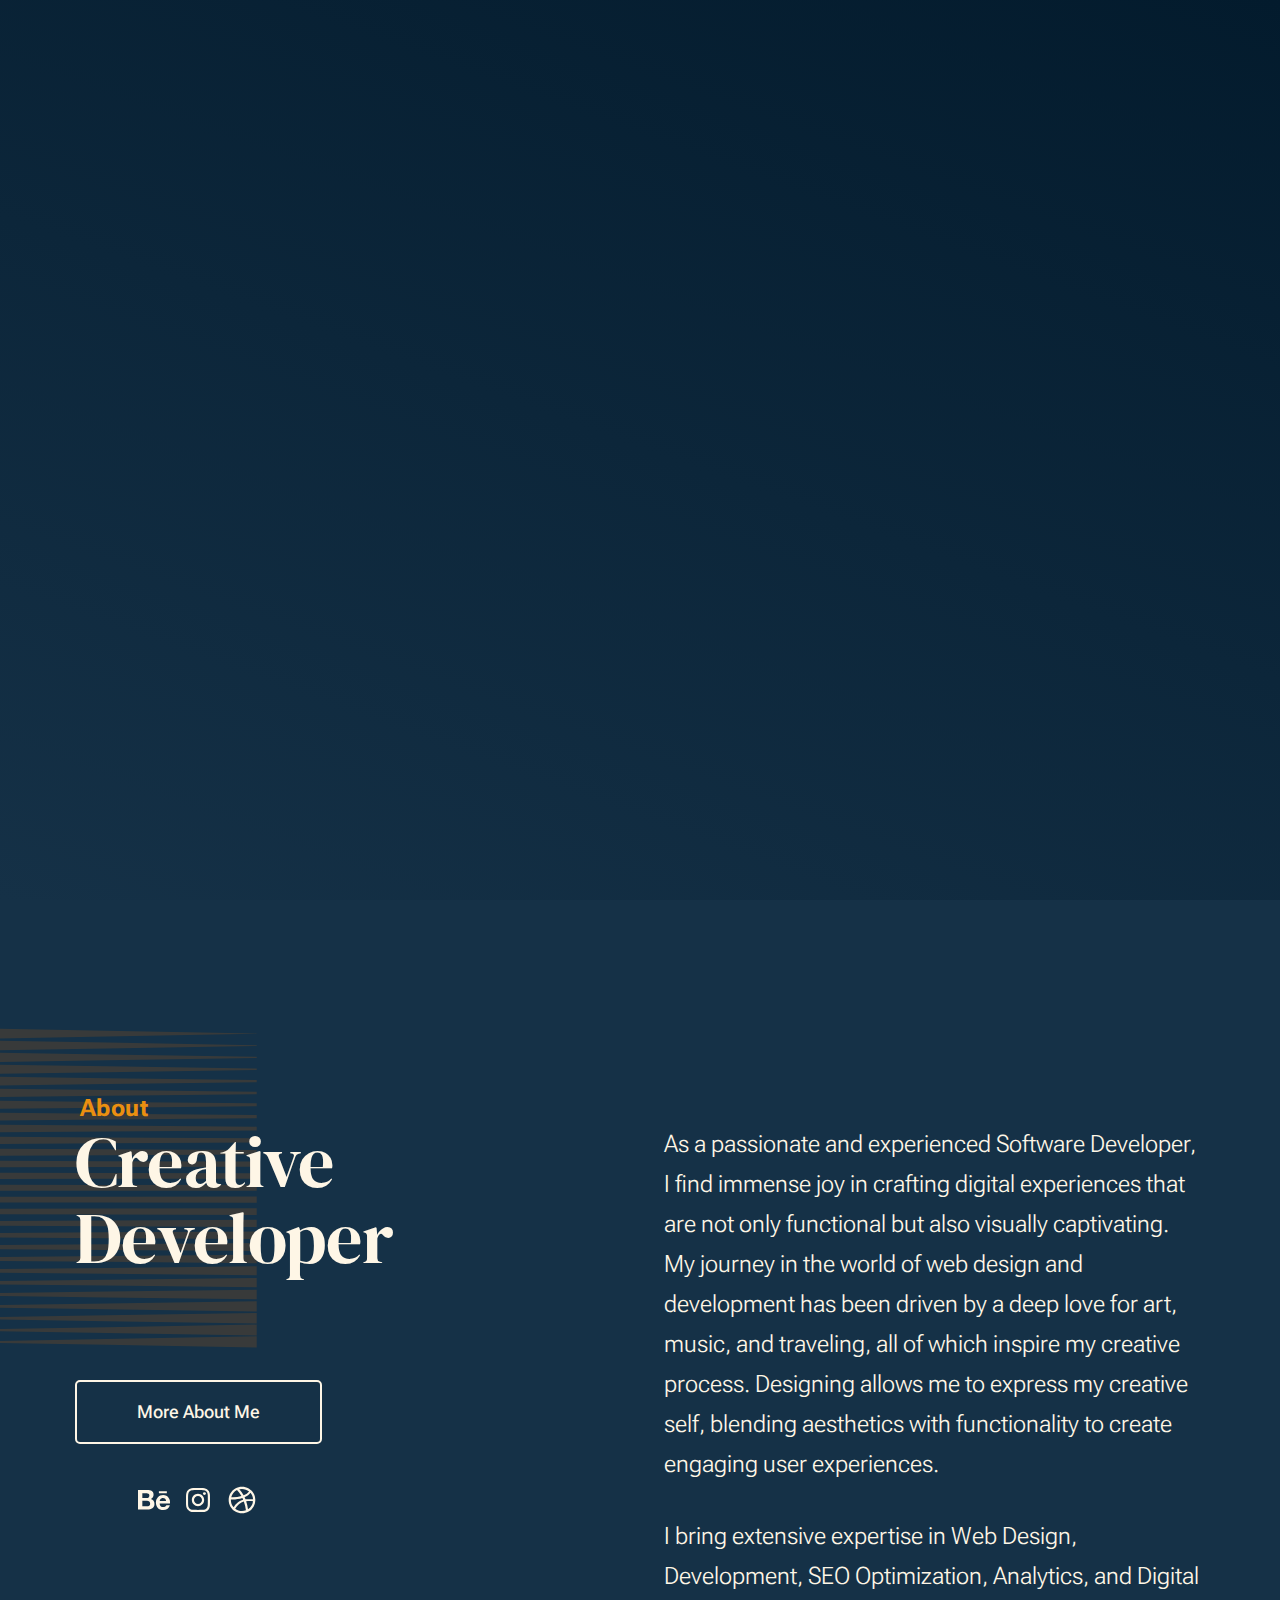
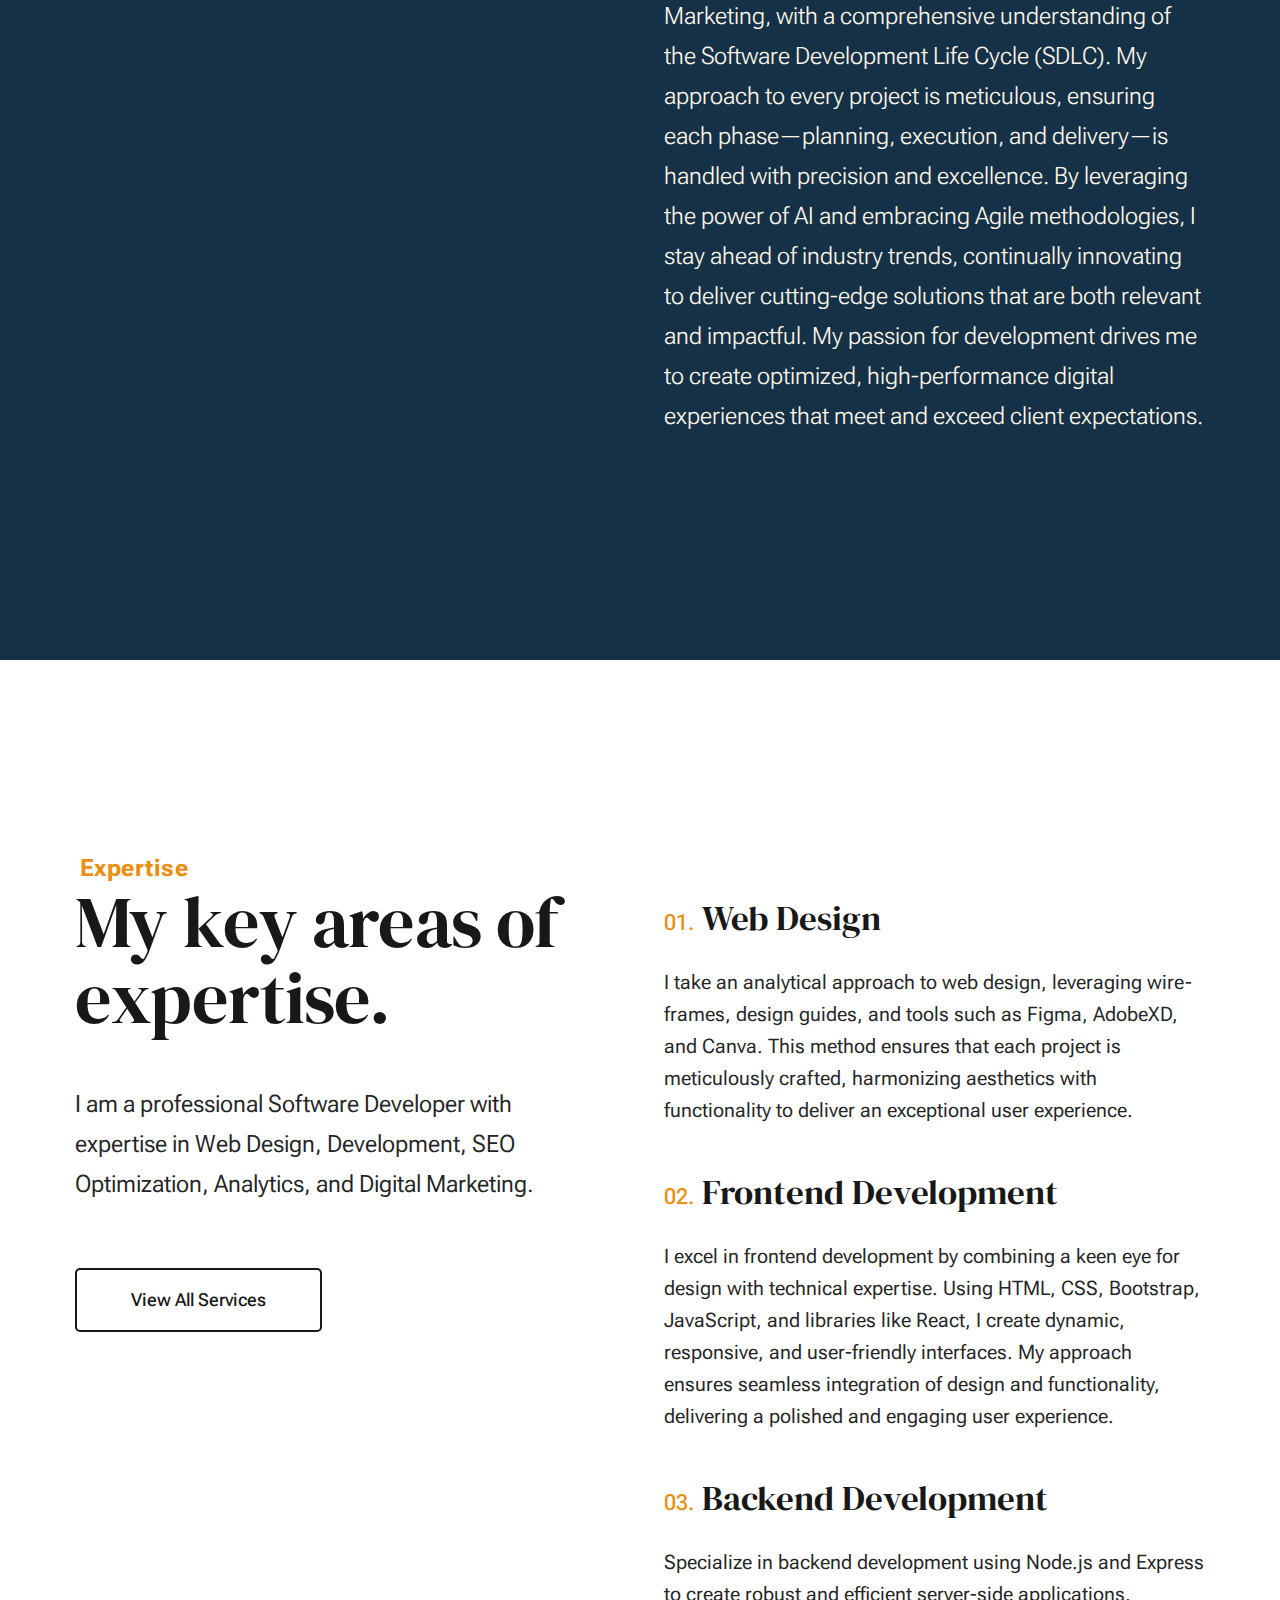
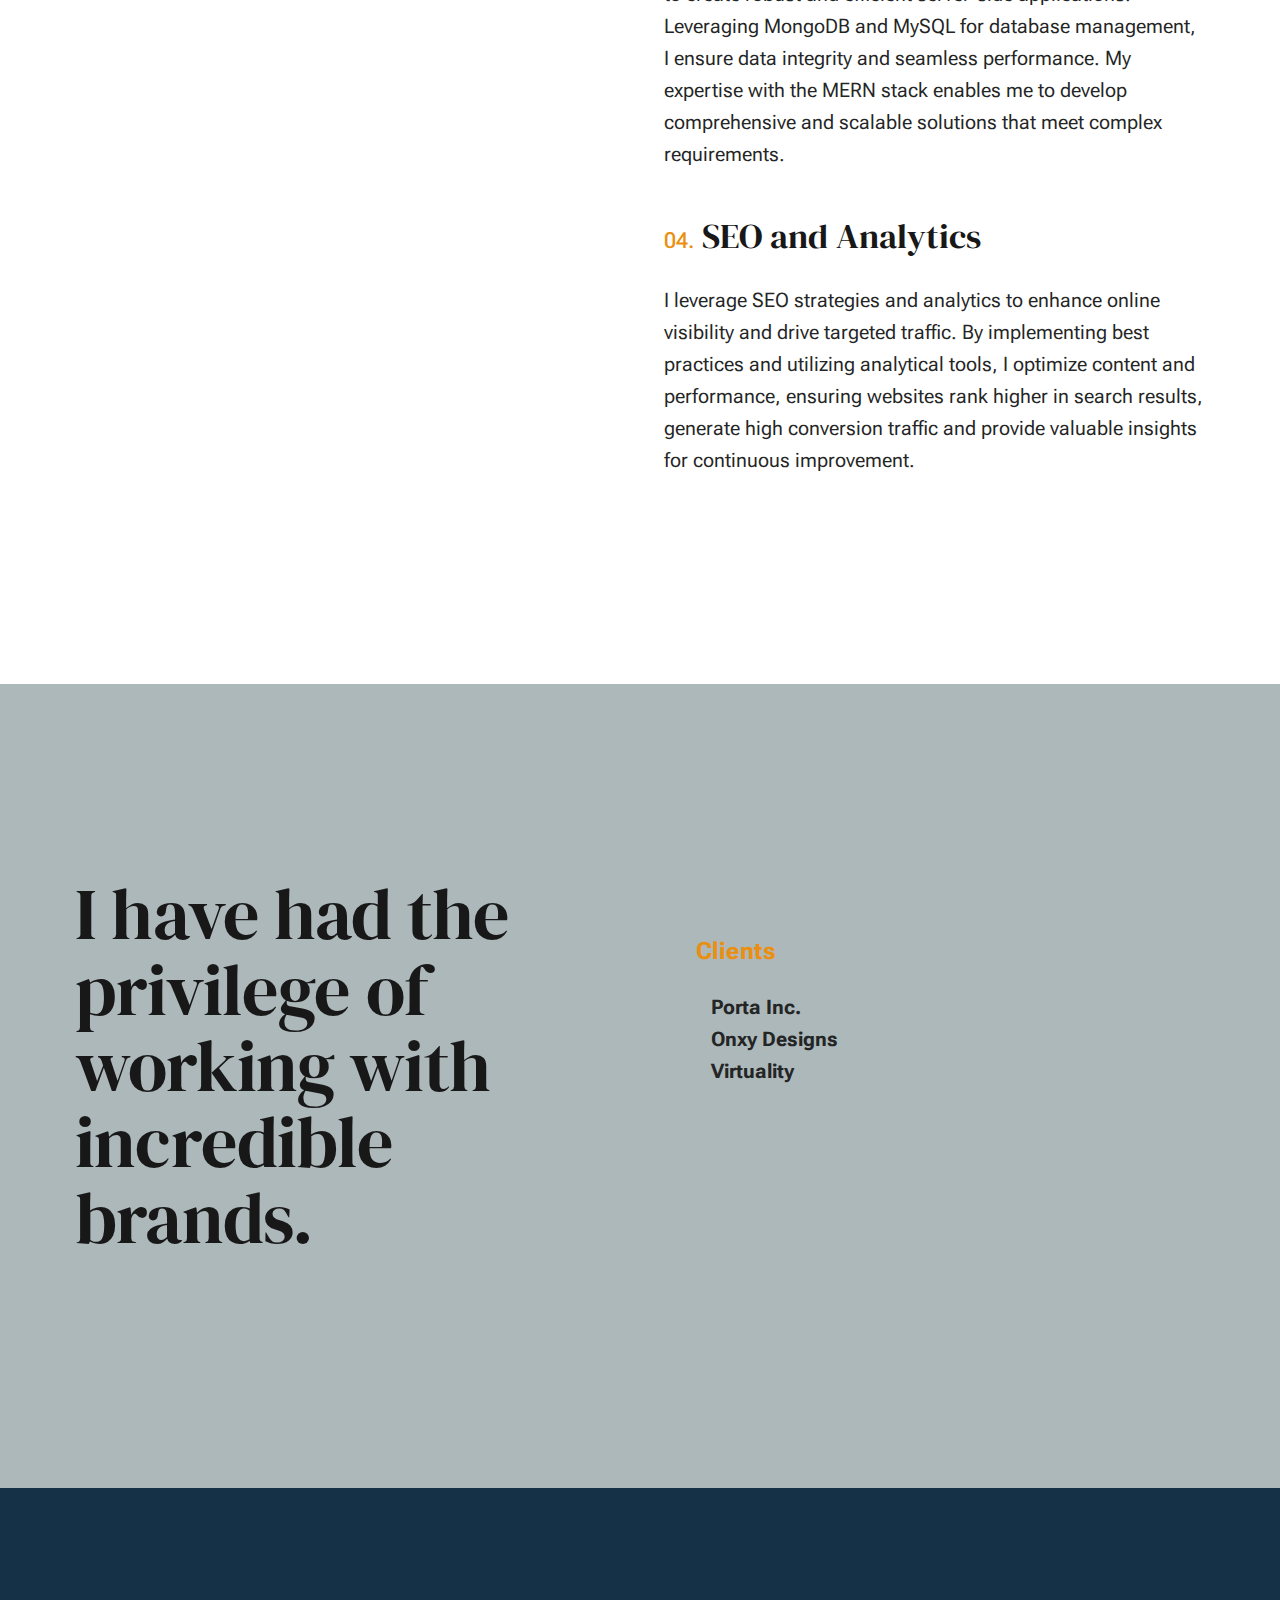
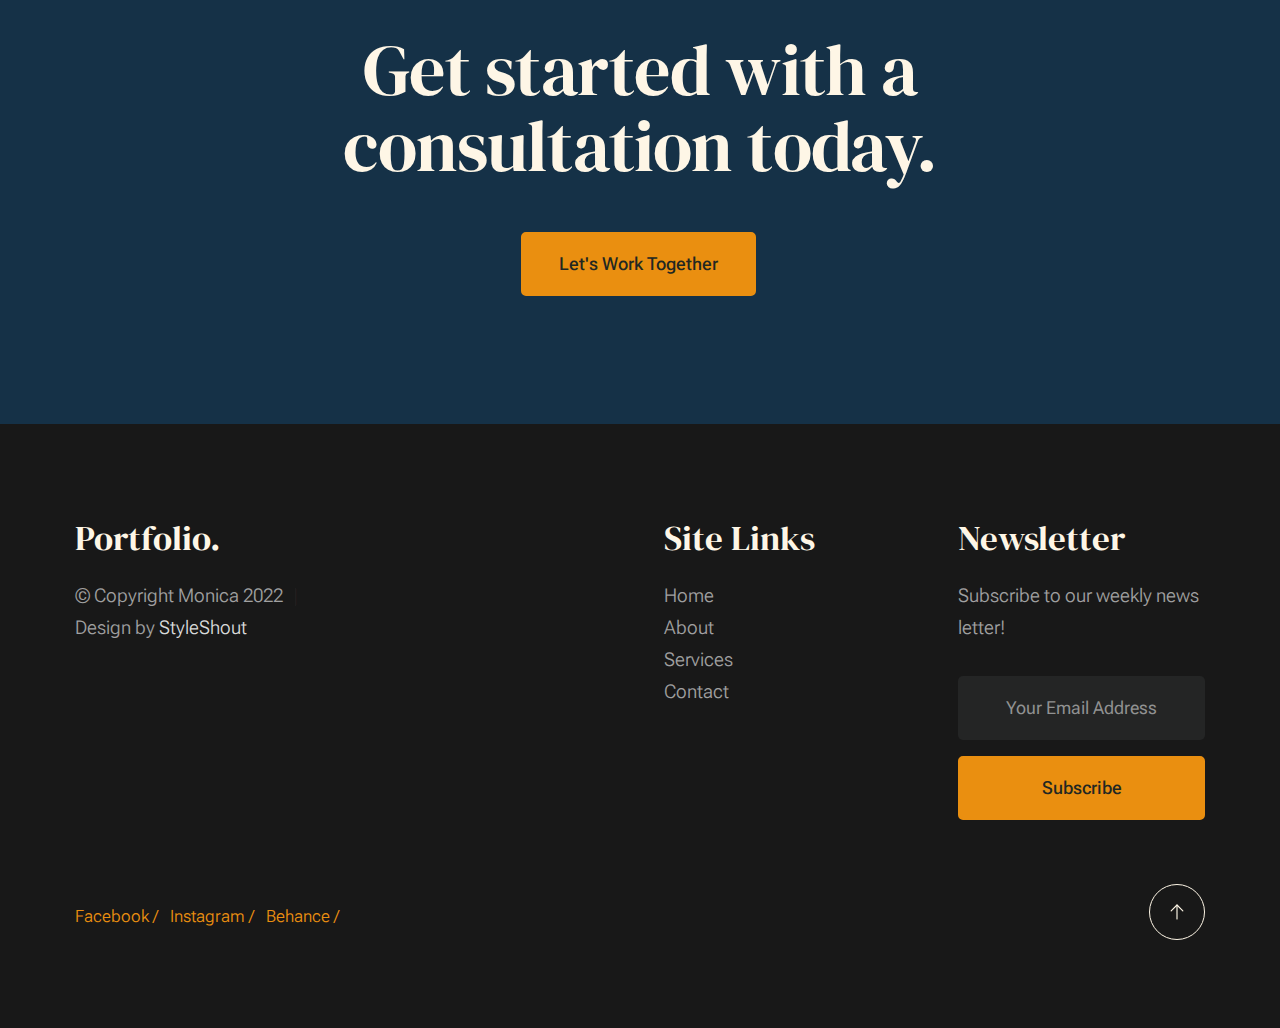
==== commit a75a2dba: "latest commit" ====
--- a/index.html
+++ b/index.html
@@ -96,7 +96,7 @@
               <div class="s-intro__content-media">
                 <div class="s-intro__content-media-inner">
                   <img
-                    src="/images/profile.jpeg"
+                    src="images/profile.jpeg"
                     alt="Ali A Shah"
                     loading="lazy"
                   />
@@ -376,34 +376,9 @@
                 <div class="text-pretitle">Clients</div>
 
                 <ul>
-                  <li>
-                    <img
-                      src="/images/clients/cactus.svg"
-                      alt="Ali A Shah"
-                      loading="lazy"
-                    />
-                  </li>
-                  <li>
-                    <img
-                      src="/images/clients/chain.svg"
-                      alt="Ali A Shah"
-                      loading="lazy"
-                    />
-                  </li>
-                  <li>
-                    <img
-                      src="/images/clients/flash.svg"
-                      alt="Ali A Shah"
-                      loading="lazy"
-                    />
-                  </li>
-                  <li>
-                    <img
-                      src="/images/clients/pinpoint.svg"
-                      alt="Ali A Shah"
-                      loading="lazy"
-                    />
-                  </li>
+                  <li>Porta Inc.</li>
+                  <li>Onxy Designs</li>
+                  <li>Virtuality</li>
                 </ul>
               </div>
               <!-- end grid-section-split__primary -->
